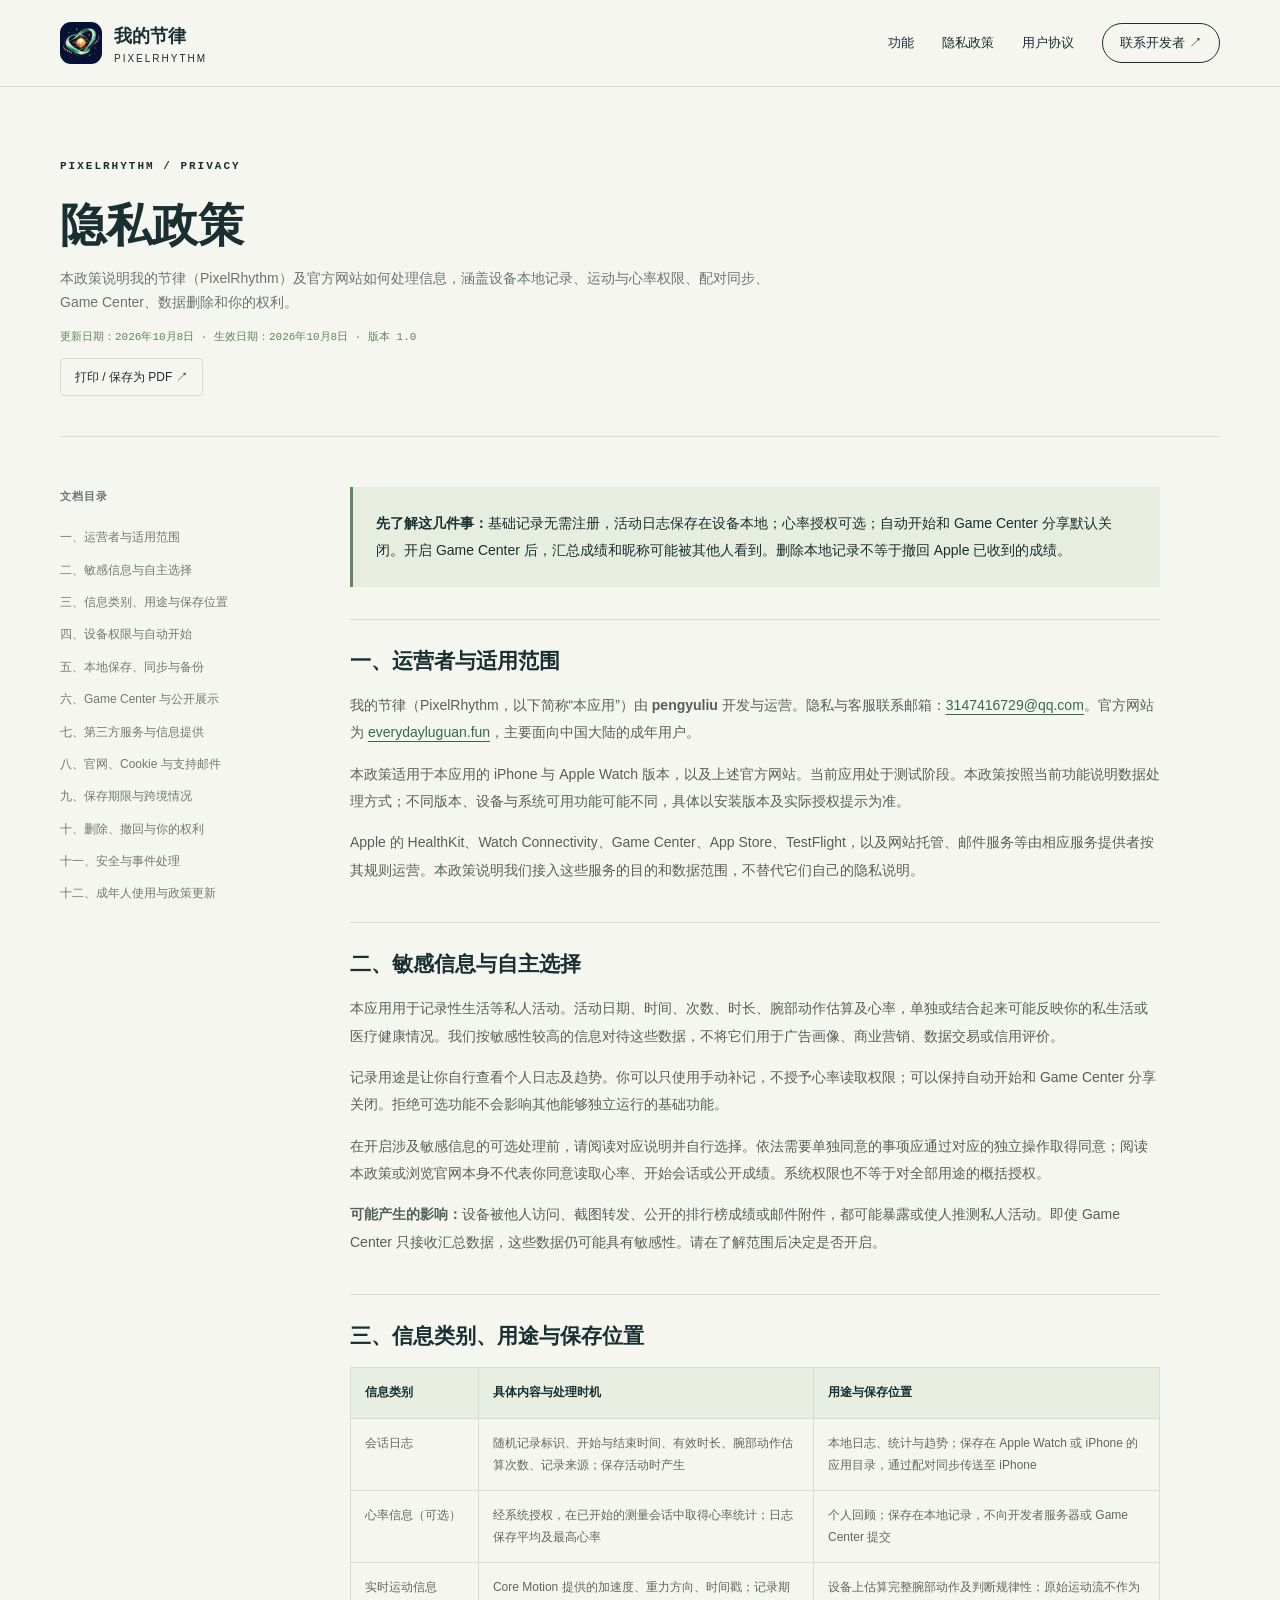
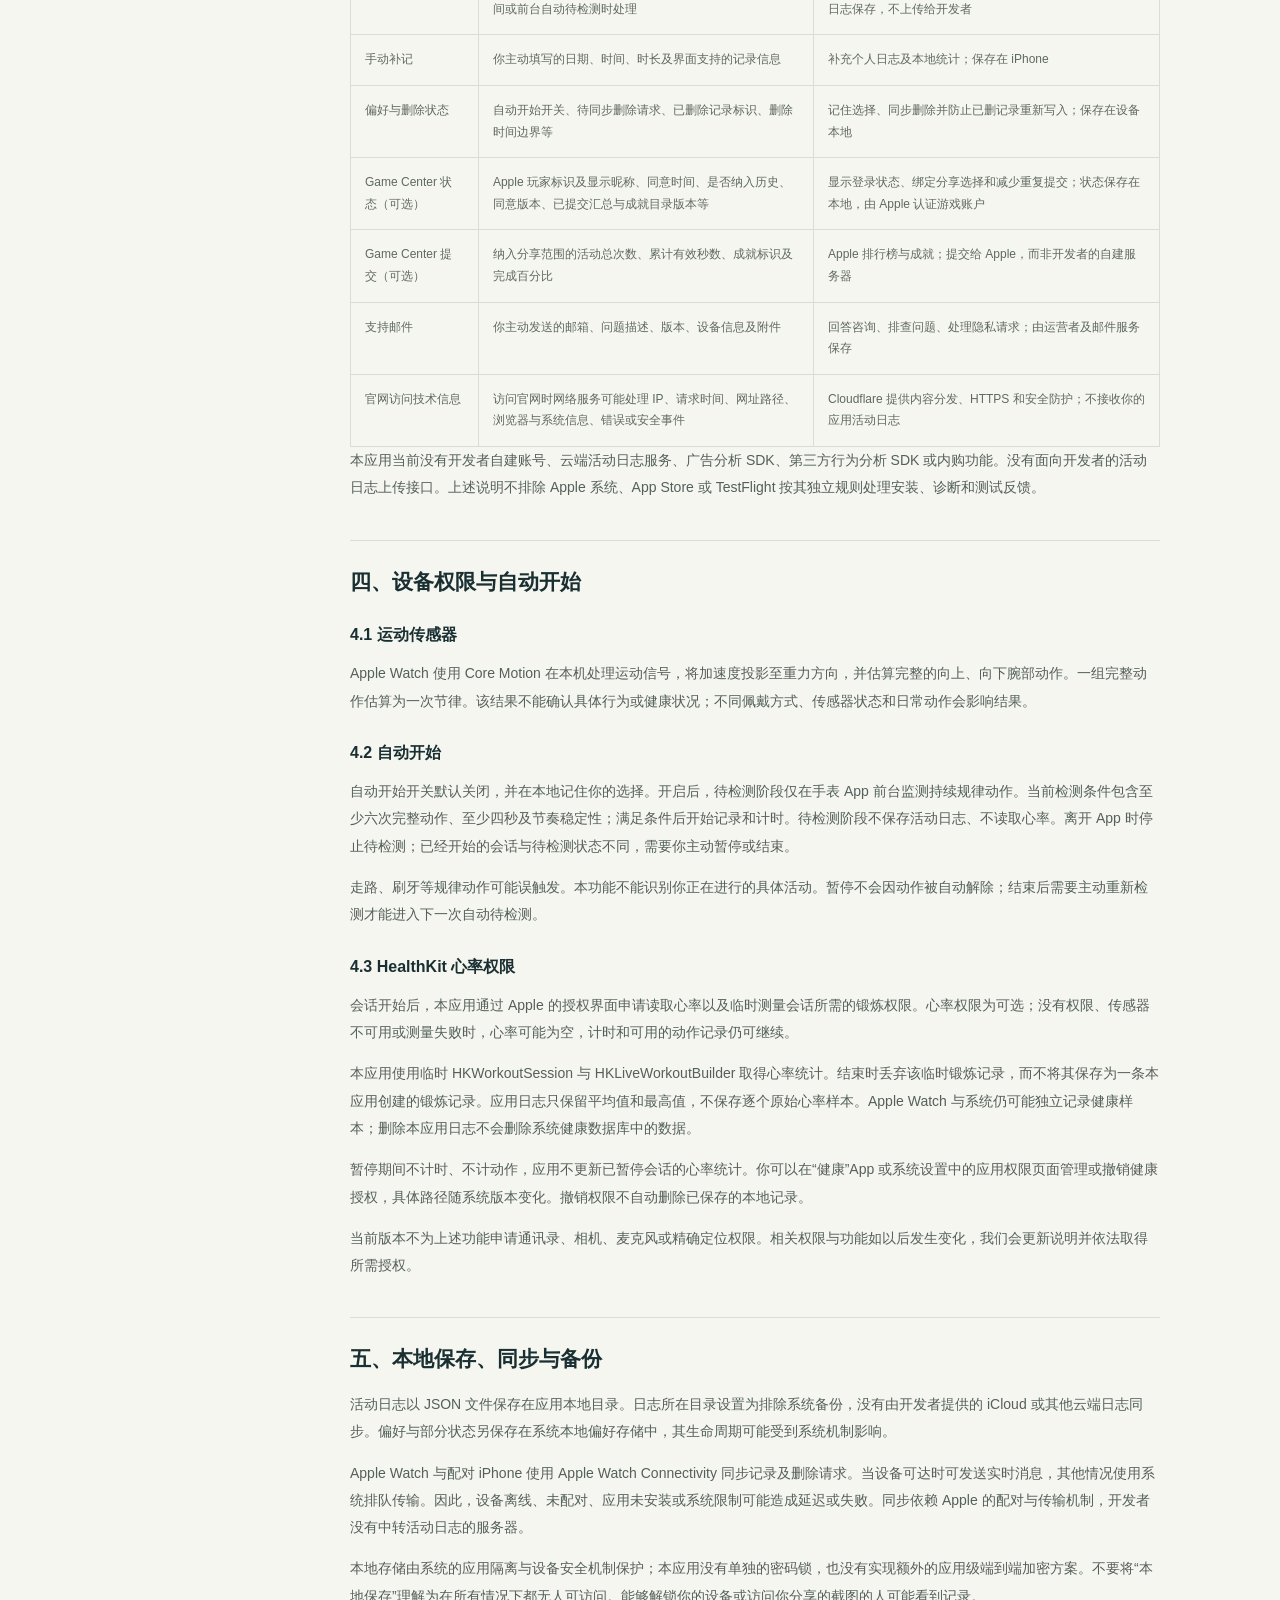
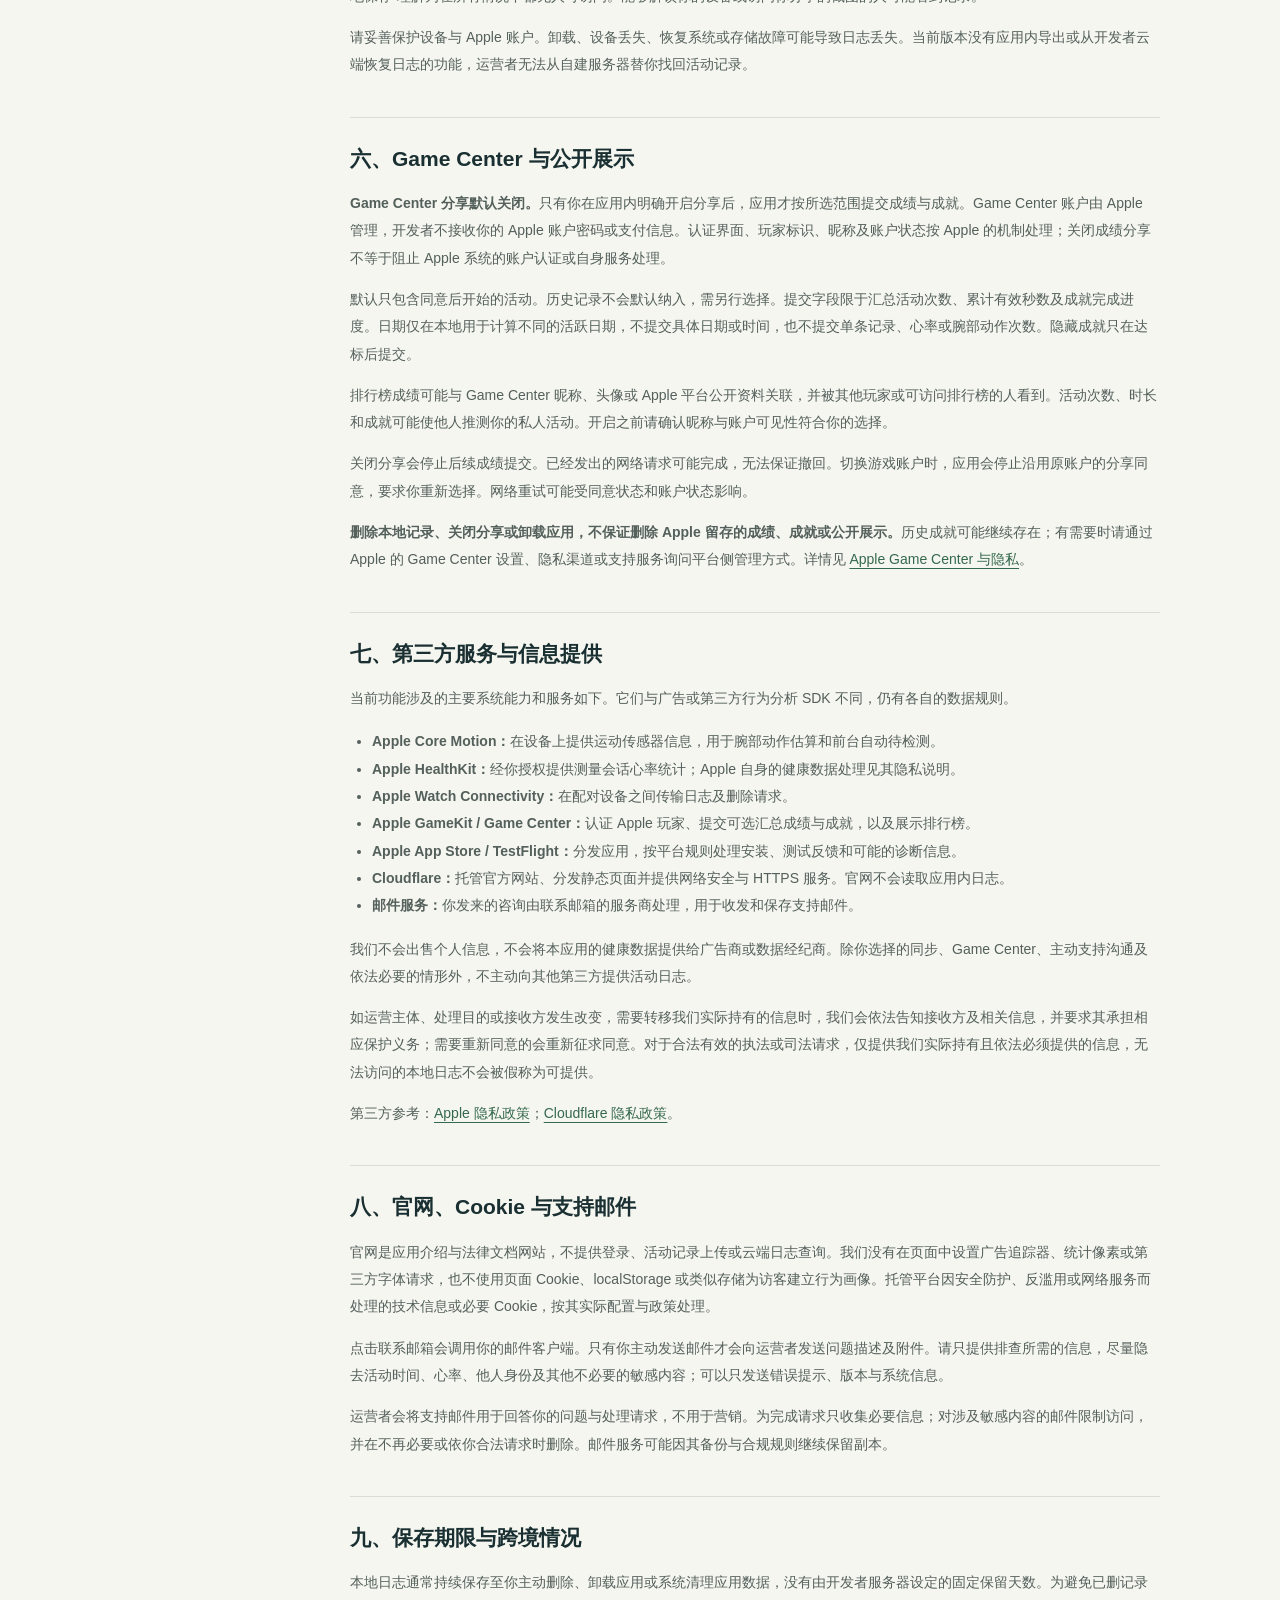
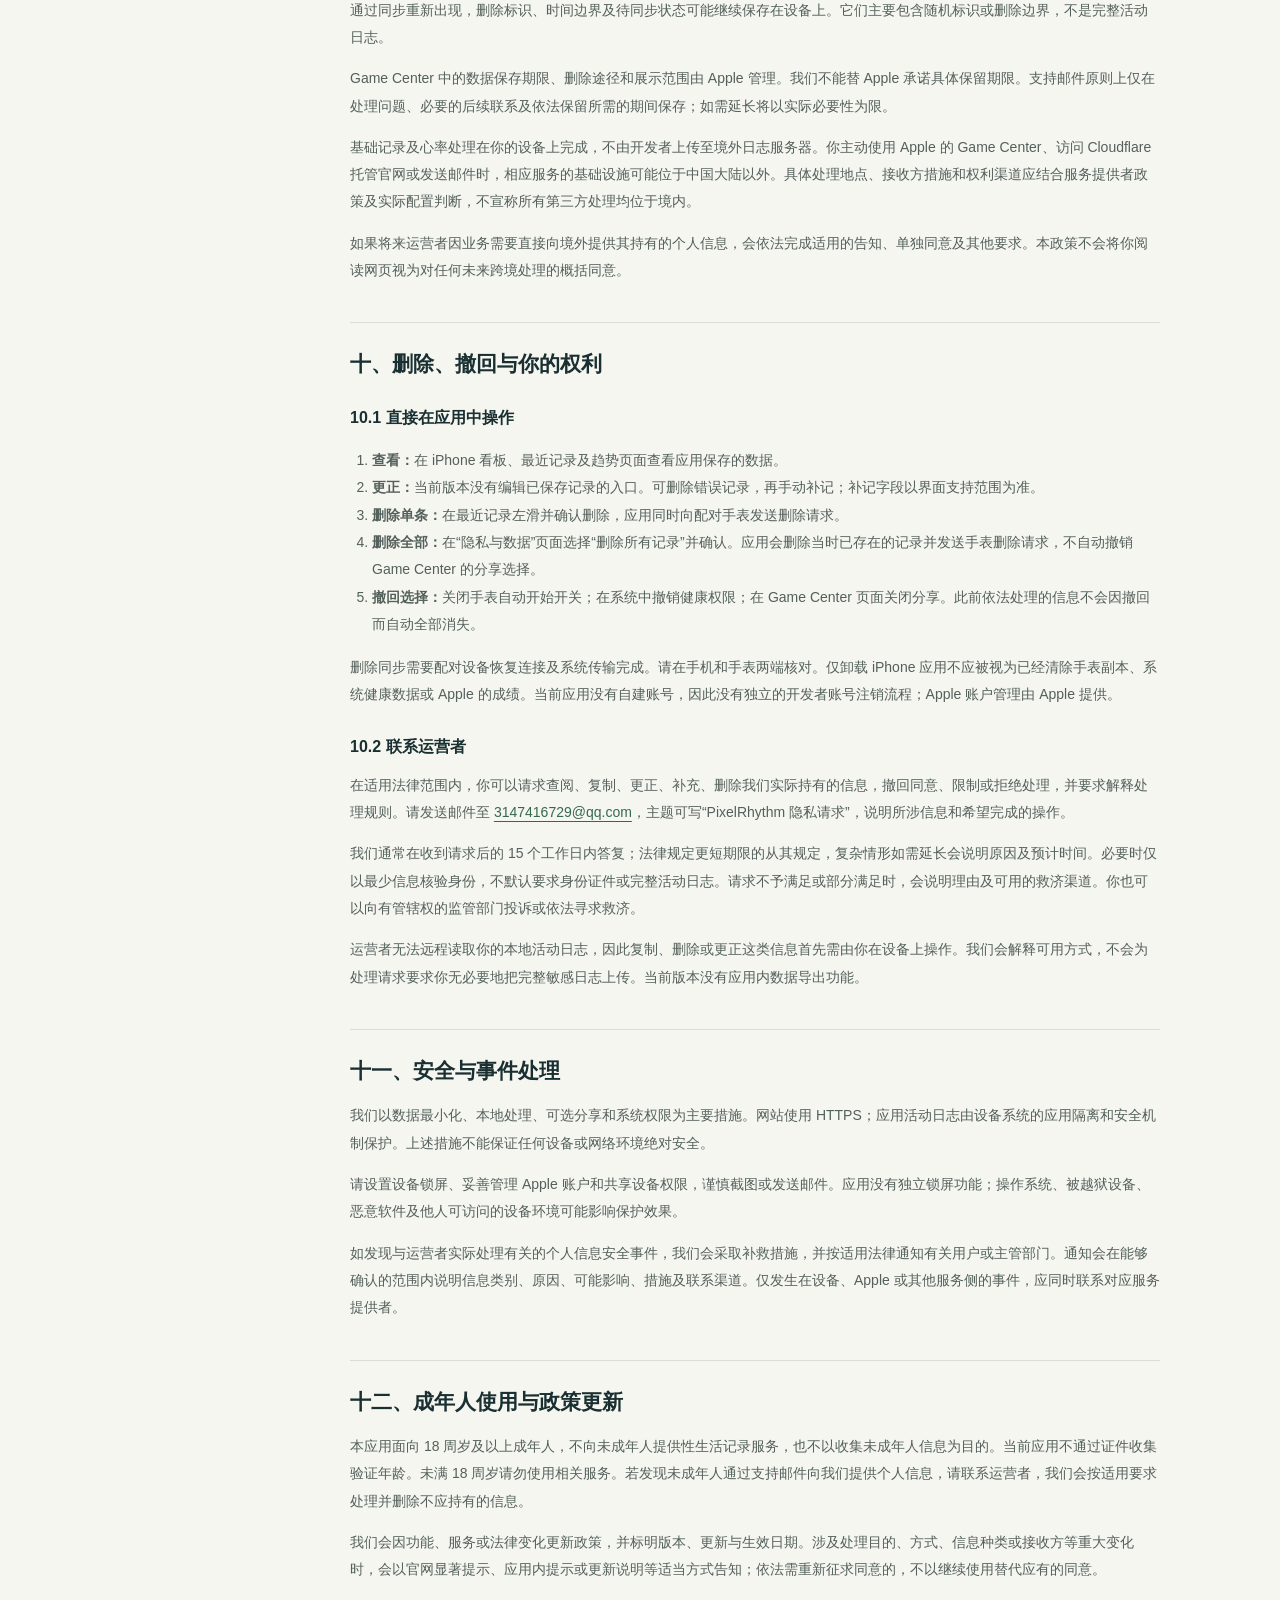
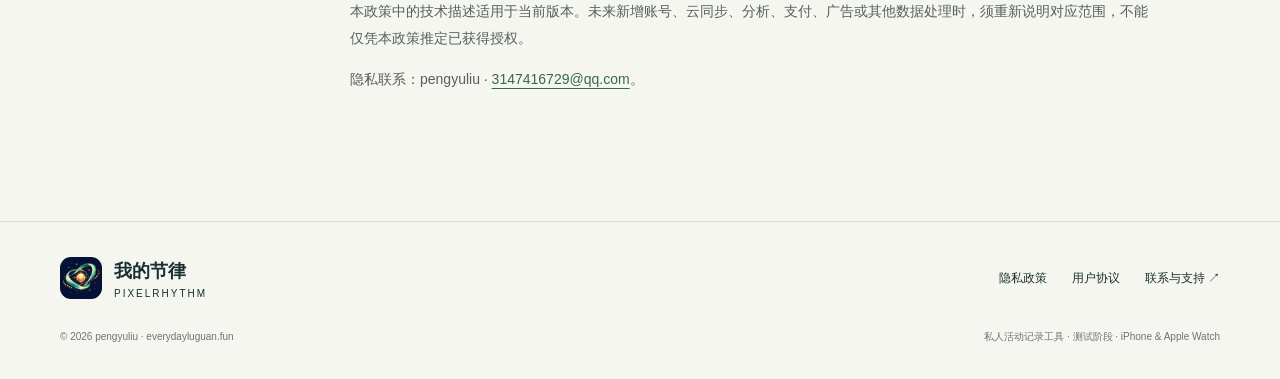
==== privacy.html @ f40a3ef7 "Publish PixelRhythm website and legal documents" ====
<!doctype html><html lang="zh-CN"><head><meta charset="utf-8"><meta name="viewport" content="width=device-width, initial-scale=1"><title>隐私政策 · 我的节律 PixelRhythm</title><meta name="description" content="本政策说明我的节律（PixelRhythm）及官方网站如何处理信息，涵盖设备本地记录、运动与心率权限、配对同步、Game Center、数据删除和你的权利。"><meta name="theme-color" content="#101e27"><link rel="canonical" href="https://everydayluguan.fun/privacy"><meta property="og:type" content="website"><meta property="og:title" content="隐私政策 · 我的节律"><meta property="og:description" content="本政策说明我的节律（PixelRhythm）及官方网站如何处理信息，涵盖设备本地记录、运动与心率权限、配对同步、Game Center、数据删除和你的权利。"><meta property="og:url" content="https://everydayluguan.fun/privacy"><link rel="icon" type="image/svg+xml" href="data:image/svg+xml,%3Csvg xmlns=%22http://www.w3.org/2000/svg%22 viewBox=%220 0 32 32%22%3E%3Crect width=%2232%22 height=%2232%22 rx=%227%22 fill=%22%23101e27%22/%3E%3Cpath d=%22M14 6h4v8h8v4h-8v8h-4v-8H6v-4h8z%22 fill=%22%23b7efcc%22/%3E%3C/svg%3E"><link rel="stylesheet" href="/styles.css"></head><body><a class="skip" href="#main">跳到主要内容</a><header class="header"><nav class="wrap nav" aria-label="主导航"><a class="brand" href="/"><img src="/app-icon.png" width="42" height="42" alt="我的节律图标"><span>我的节律<small>PIXELRHYTHM</small></span></a><div class="navlinks"><a class="desktop-link" href="/#features">功能</a><a href="/privacy">隐私政策</a><a href="/terms">用户协议</a><a class="contact" href="mailto:3147416729@qq.com">联系开发者 ↗</a></div></nav></header><main id="main"><div class="wrap"><div class="legal-hero"><div class="eyebrow">PIXELRHYTHM / PRIVACY</div><h1>隐私政策</h1><p>本政策说明我的节律（PixelRhythm）及官方网站如何处理信息，涵盖设备本地记录、运动与心率权限、配对同步、Game Center、数据删除和你的权利。</p><div class="legal-meta">更新日期：2026年10月8日 · 生效日期：2026年10月8日 · 版本 1.0</div><button class="print" type="button" id="print-document">打印 / 保存为 PDF ↗</button></div><div class="legal-layout"><aside class="toc" aria-label="文档目录"><strong>文档目录</strong><a href="#s1">一、运营者与适用范围</a><a href="#s2">二、敏感信息与自主选择</a><a href="#s3">三、信息类别、用途与保存位置</a><a href="#s4">四、设备权限与自动开始</a><a href="#s5">五、本地保存、同步与备份</a><a href="#s6">六、Game Center 与公开展示</a><a href="#s7">七、第三方服务与信息提供</a><a href="#s8">八、官网、Cookie 与支持邮件</a><a href="#s9">九、保存期限与跨境情况</a><a href="#s10">十、删除、撤回与你的权利</a><a href="#s11">十一、安全与事件处理</a><a href="#s12">十二、成年人使用与政策更新</a></aside><article class="legal-content"><div class="callout"><strong>先了解这几件事：</strong>基础记录无需注册，活动日志保存在设备本地；心率授权可选；自动开始和 Game Center 分享默认关闭。开启 Game Center 后，汇总成绩和昵称可能被其他人看到。删除本地记录不等于撤回 Apple 已收到的成绩。</div><section id="s1"><h2>一、运营者与适用范围</h2><p>我的节律（PixelRhythm，以下简称“本应用”）由 <strong>pengyuliu</strong> 开发与运营。隐私与客服联系邮箱：<a href="mailto:3147416729@qq.com">3147416729@qq.com</a>。官方网站为 <a href="https://everydayluguan.fun">everydayluguan.fun</a>，主要面向中国大陆的成年用户。</p><p>本政策适用于本应用的 iPhone 与 Apple Watch 版本，以及上述官方网站。当前应用处于测试阶段。本政策按照当前功能说明数据处理方式；不同版本、设备与系统可用功能可能不同，具体以安装版本及实际授权提示为准。</p><p>Apple 的 HealthKit、Watch Connectivity、Game Center、App Store、TestFlight，以及网站托管、邮件服务等由相应服务提供者按其规则运营。本政策说明我们接入这些服务的目的和数据范围，不替代它们自己的隐私说明。</p></section><section id="s2"><h2>二、敏感信息与自主选择</h2><p>本应用用于记录性生活等私人活动。活动日期、时间、次数、时长、腕部动作估算及心率，单独或结合起来可能反映你的私生活或医疗健康情况。我们按敏感性较高的信息对待这些数据，不将它们用于广告画像、商业营销、数据交易或信用评价。</p><p>记录用途是让你自行查看个人日志及趋势。你可以只使用手动补记，不授予心率读取权限；可以保持自动开始和 Game Center 分享关闭。拒绝可选功能不会影响其他能够独立运行的基础功能。</p><p>在开启涉及敏感信息的可选处理前，请阅读对应说明并自行选择。依法需要单独同意的事项应通过对应的独立操作取得同意；阅读本政策或浏览官网本身不代表你同意读取心率、开始会话或公开成绩。系统权限也不等于对全部用途的概括授权。</p><p><strong>可能产生的影响：</strong>设备被他人访问、截图转发、公开的排行榜成绩或邮件附件，都可能暴露或使人推测私人活动。即使 Game Center 只接收汇总数据，这些数据仍可能具有敏感性。请在了解范围后决定是否开启。</p></section><section id="s3"><h2>三、信息类别、用途与保存位置</h2><div class="table-scroll"><table><thead><tr><th>信息类别</th><th>具体内容与处理时机</th><th>用途与保存位置</th></tr></thead><tbody><tr><td>会话日志</td><td>随机记录标识、开始与结束时间、有效时长、腕部动作估算次数、记录来源；保存活动时产生</td><td>本地日志、统计与趋势；保存在 Apple Watch 或 iPhone 的应用目录，通过配对同步传送至 iPhone</td></tr><tr><td>心率信息（可选）</td><td>经系统授权，在已开始的测量会话中取得心率统计；日志保存平均及最高心率</td><td>个人回顾；保存在本地记录，不向开发者服务器或 Game Center 提交</td></tr><tr><td>实时运动信息</td><td>Core Motion 提供的加速度、重力方向、时间戳；记录期间或前台自动待检测时处理</td><td>设备上估算完整腕部动作及判断规律性；原始运动流不作为日志保存，不上传给开发者</td></tr><tr><td>手动补记</td><td>你主动填写的日期、时间、时长及界面支持的记录信息</td><td>补充个人日志及本地统计；保存在 iPhone</td></tr><tr><td>偏好与删除状态</td><td>自动开始开关、待同步删除请求、已删除记录标识、删除时间边界等</td><td>记住选择、同步删除并防止已删记录重新写入；保存在设备本地</td></tr><tr><td>Game Center 状态（可选）</td><td>Apple 玩家标识及显示昵称、同意时间、是否纳入历史、同意版本、已提交汇总与成就目录版本等</td><td>显示登录状态、绑定分享选择和减少重复提交；状态保存在本地，由 Apple 认证游戏账户</td></tr><tr><td>Game Center 提交（可选）</td><td>纳入分享范围的活动总次数、累计有效秒数、成就标识及完成百分比</td><td>Apple 排行榜与成就；提交给 Apple，而非开发者的自建服务器</td></tr><tr><td>支持邮件</td><td>你主动发送的邮箱、问题描述、版本、设备信息及附件</td><td>回答咨询、排查问题、处理隐私请求；由运营者及邮件服务保存</td></tr><tr><td>官网访问技术信息</td><td>访问官网时网络服务可能处理 IP、请求时间、网址路径、浏览器与系统信息、错误或安全事件</td><td>Cloudflare 提供内容分发、HTTPS 和安全防护；不接收你的应用活动日志</td></tr></tbody></table></div><p>本应用当前没有开发者自建账号、云端活动日志服务、广告分析 SDK、第三方行为分析 SDK 或内购功能。没有面向开发者的活动日志上传接口。上述说明不排除 Apple 系统、App Store 或 TestFlight 按其独立规则处理安装、诊断和测试反馈。</p></section><section id="s4"><h2>四、设备权限与自动开始</h2><h3>4.1 运动传感器</h3><p>Apple Watch 使用 Core Motion 在本机处理运动信号，将加速度投影至重力方向，并估算完整的向上、向下腕部动作。一组完整动作估算为一次节律。该结果不能确认具体行为或健康状况；不同佩戴方式、传感器状态和日常动作会影响结果。</p><h3>4.2 自动开始</h3><p>自动开始开关默认关闭，并在本地记住你的选择。开启后，待检测阶段仅在手表 App 前台监测持续规律动作。当前检测条件包含至少六次完整动作、至少四秒及节奏稳定性；满足条件后开始记录和计时。待检测阶段不保存活动日志、不读取心率。离开 App 时停止待检测；已经开始的会话与待检测状态不同，需要你主动暂停或结束。</p><p>走路、刷牙等规律动作可能误触发。本功能不能识别你正在进行的具体活动。暂停不会因动作被自动解除；结束后需要主动重新检测才能进入下一次自动待检测。</p><h3>4.3 HealthKit 心率权限</h3><p>会话开始后，本应用通过 Apple 的授权界面申请读取心率以及临时测量会话所需的锻炼权限。心率权限为可选；没有权限、传感器不可用或测量失败时，心率可能为空，计时和可用的动作记录仍可继续。</p><p>本应用使用临时 HKWorkoutSession 与 HKLiveWorkoutBuilder 取得心率统计。结束时丢弃该临时锻炼记录，而不将其保存为一条本应用创建的锻炼记录。应用日志只保留平均值和最高值，不保存逐个原始心率样本。Apple Watch 与系统仍可能独立记录健康样本；删除本应用日志不会删除系统健康数据库中的数据。</p><p>暂停期间不计时、不计动作，应用不更新已暂停会话的心率统计。你可以在“健康”App 或系统设置中的应用权限页面管理或撤销健康授权，具体路径随系统版本变化。撤销权限不自动删除已保存的本地记录。</p><p>当前版本不为上述功能申请通讯录、相机、麦克风或精确定位权限。相关权限与功能如以后发生变化，我们会更新说明并依法取得所需授权。</p></section><section id="s5"><h2>五、本地保存、同步与备份</h2><p>活动日志以 JSON 文件保存在应用本地目录。日志所在目录设置为排除系统备份，没有由开发者提供的 iCloud 或其他云端日志同步。偏好与部分状态另保存在系统本地偏好存储中，其生命周期可能受到系统机制影响。</p><p>Apple Watch 与配对 iPhone 使用 Apple Watch Connectivity 同步记录及删除请求。当设备可达时可发送实时消息，其他情况使用系统排队传输。因此，设备离线、未配对、应用未安装或系统限制可能造成延迟或失败。同步依赖 Apple 的配对与传输机制，开发者没有中转活动日志的服务器。</p><p>本地存储由系统的应用隔离与设备安全机制保护；本应用没有单独的密码锁，也没有实现额外的应用级端到端加密方案。不要将“本地保存”理解为在所有情况下都无人可访问。能够解锁你的设备或访问你分享的截图的人可能看到记录。</p><p>请妥善保护设备与 Apple 账户。卸载、设备丢失、恢复系统或存储故障可能导致日志丢失。当前版本没有应用内导出或从开发者云端恢复日志的功能，运营者无法从自建服务器替你找回活动记录。</p></section><section id="s6"><h2>六、Game Center 与公开展示</h2><p><strong>Game Center 分享默认关闭。</strong>只有你在应用内明确开启分享后，应用才按所选范围提交成绩与成就。Game Center 账户由 Apple 管理，开发者不接收你的 Apple 账户密码或支付信息。认证界面、玩家标识、昵称及账户状态按 Apple 的机制处理；关闭成绩分享不等于阻止 Apple 系统的账户认证或自身服务处理。</p><p>默认只包含同意后开始的活动。历史记录不会默认纳入，需另行选择。提交字段限于汇总活动次数、累计有效秒数及成就完成进度。日期仅在本地用于计算不同的活跃日期，不提交具体日期或时间，也不提交单条记录、心率或腕部动作次数。隐藏成就只在达标后提交。</p><p>排行榜成绩可能与 Game Center 昵称、头像或 Apple 平台公开资料关联，并被其他玩家或可访问排行榜的人看到。活动次数、时长和成就可能使他人推测你的私人活动。开启之前请确认昵称与账户可见性符合你的选择。</p><p>关闭分享会停止后续成绩提交。已经发出的网络请求可能完成，无法保证撤回。切换游戏账户时，应用会停止沿用原账户的分享同意，要求你重新选择。网络重试可能受同意状态和账户状态影响。</p><p><strong>删除本地记录、关闭分享或卸载应用，不保证删除 Apple 留存的成绩、成就或公开展示。</strong>历史成就可能继续存在；有需要时请通过 Apple 的 Game Center 设置、隐私渠道或支持服务询问平台侧管理方式。详情见 <a href="https://www.apple.com/legal/privacydata/en/game-center/" target="_blank" rel="noopener noreferrer">Apple Game Center 与隐私</a>。</p></section><section id="s7"><h2>七、第三方服务与信息提供</h2><p>当前功能涉及的主要系统能力和服务如下。它们与广告或第三方行为分析 SDK 不同，仍有各自的数据规则。</p><ul><li><strong>Apple Core Motion：</strong>在设备上提供运动传感器信息，用于腕部动作估算和前台自动待检测。</li><li><strong>Apple HealthKit：</strong>经你授权提供测量会话心率统计；Apple 自身的健康数据处理见其隐私说明。</li><li><strong>Apple Watch Connectivity：</strong>在配对设备之间传输日志及删除请求。</li><li><strong>Apple GameKit / Game Center：</strong>认证 Apple 玩家、提交可选汇总成绩与成就，以及展示排行榜。</li><li><strong>Apple App Store / TestFlight：</strong>分发应用，按平台规则处理安装、测试反馈和可能的诊断信息。</li><li><strong>Cloudflare：</strong>托管官方网站、分发静态页面并提供网络安全与 HTTPS 服务。官网不会读取应用内日志。</li><li><strong>邮件服务：</strong>你发来的咨询由联系邮箱的服务商处理，用于收发和保存支持邮件。</li></ul><p>我们不会出售个人信息，不会将本应用的健康数据提供给广告商或数据经纪商。除你选择的同步、Game Center、主动支持沟通及依法必要的情形外，不主动向其他第三方提供活动日志。</p><p>如运营主体、处理目的或接收方发生改变，需要转移我们实际持有的信息时，我们会依法告知接收方及相关信息，并要求其承担相应保护义务；需要重新同意的会重新征求同意。对于合法有效的执法或司法请求，仅提供我们实际持有且依法必须提供的信息，无法访问的本地日志不会被假称为可提供。</p><p>第三方参考：<a href="https://www.apple.com/legal/privacy" target="_blank" rel="noopener noreferrer">Apple 隐私政策</a>；<a href="https://www.cloudflare.com/privacypolicy/" target="_blank" rel="noopener noreferrer">Cloudflare 隐私政策</a>。</p></section><section id="s8"><h2>八、官网、Cookie 与支持邮件</h2><p>官网是应用介绍与法律文档网站，不提供登录、活动记录上传或云端日志查询。我们没有在页面中设置广告追踪器、统计像素或第三方字体请求，也不使用页面 Cookie、localStorage 或类似存储为访客建立行为画像。托管平台因安全防护、反滥用或网络服务而处理的技术信息或必要 Cookie，按其实际配置与政策处理。</p><p>点击联系邮箱会调用你的邮件客户端。只有你主动发送邮件才会向运营者发送问题描述及附件。请只提供排查所需的信息，尽量隐去活动时间、心率、他人身份及其他不必要的敏感内容；可以只发送错误提示、版本与系统信息。</p><p>运营者会将支持邮件用于回答你的问题与处理请求，不用于营销。为完成请求只收集必要信息；对涉及敏感内容的邮件限制访问，并在不再必要或依你合法请求时删除。邮件服务可能因其备份与合规规则继续保留副本。</p></section><section id="s9"><h2>九、保存期限与跨境情况</h2><p>本地日志通常持续保存至你主动删除、卸载应用或系统清理应用数据，没有由开发者服务器设定的固定保留天数。为避免已删记录通过同步重新出现，删除标识、时间边界及待同步状态可能继续保存在设备上。它们主要包含随机标识或删除边界，不是完整活动日志。</p><p>Game Center 中的数据保存期限、删除途径和展示范围由 Apple 管理。我们不能替 Apple 承诺具体保留期限。支持邮件原则上仅在处理问题、必要的后续联系及依法保留所需的期间保存；如需延长将以实际必要性为限。</p><p>基础记录及心率处理在你的设备上完成，不由开发者上传至境外日志服务器。你主动使用 Apple 的 Game Center、访问 Cloudflare 托管官网或发送邮件时，相应服务的基础设施可能位于中国大陆以外。具体处理地点、接收方措施和权利渠道应结合服务提供者政策及实际配置判断，不宣称所有第三方处理均位于境内。</p><p>如果将来运营者因业务需要直接向境外提供其持有的个人信息，会依法完成适用的告知、单独同意及其他要求。本政策不会将你阅读网页视为对任何未来跨境处理的概括同意。</p></section><section id="s10"><h2>十、删除、撤回与你的权利</h2><h3>10.1 直接在应用中操作</h3><ol><li><strong>查看：</strong>在 iPhone 看板、最近记录及趋势页面查看应用保存的数据。</li><li><strong>更正：</strong>当前版本没有编辑已保存记录的入口。可删除错误记录，再手动补记；补记字段以界面支持范围为准。</li><li><strong>删除单条：</strong>在最近记录左滑并确认删除，应用同时向配对手表发送删除请求。</li><li><strong>删除全部：</strong>在“隐私与数据”页面选择“删除所有记录”并确认。应用会删除当时已存在的记录并发送手表删除请求，不自动撤销 Game Center 的分享选择。</li><li><strong>撤回选择：</strong>关闭手表自动开始开关；在系统中撤销健康权限；在 Game Center 页面关闭分享。此前依法处理的信息不会因撤回而自动全部消失。</li></ol><p>删除同步需要配对设备恢复连接及系统传输完成。请在手机和手表两端核对。仅卸载 iPhone 应用不应被视为已经清除手表副本、系统健康数据或 Apple 的成绩。当前应用没有自建账号，因此没有独立的开发者账号注销流程；Apple 账户管理由 Apple 提供。</p><h3>10.2 联系运营者</h3><p>在适用法律范围内，你可以请求查阅、复制、更正、补充、删除我们实际持有的信息，撤回同意、限制或拒绝处理，并要求解释处理规则。请发送邮件至 <a href="mailto:3147416729@qq.com">3147416729@qq.com</a>，主题可写“PixelRhythm 隐私请求”，说明所涉信息和希望完成的操作。</p><p>我们通常在收到请求后的 15 个工作日内答复；法律规定更短期限的从其规定，复杂情形如需延长会说明原因及预计时间。必要时仅以最少信息核验身份，不默认要求身份证件或完整活动日志。请求不予满足或部分满足时，会说明理由及可用的救济渠道。你也可以向有管辖权的监管部门投诉或依法寻求救济。</p><p>运营者无法远程读取你的本地活动日志，因此复制、删除或更正这类信息首先需由你在设备上操作。我们会解释可用方式，不会为处理请求要求你无必要地把完整敏感日志上传。当前版本没有应用内数据导出功能。</p></section><section id="s11"><h2>十一、安全与事件处理</h2><p>我们以数据最小化、本地处理、可选分享和系统权限为主要措施。网站使用 HTTPS；应用活动日志由设备系统的应用隔离和安全机制保护。上述措施不能保证任何设备或网络环境绝对安全。</p><p>请设置设备锁屏、妥善管理 Apple 账户和共享设备权限，谨慎截图或发送邮件。应用没有独立锁屏功能；操作系统、被越狱设备、恶意软件及他人可访问的设备环境可能影响保护效果。</p><p>如发现与运营者实际处理有关的个人信息安全事件，我们会采取补救措施，并按适用法律通知有关用户或主管部门。通知会在能够确认的范围内说明信息类别、原因、可能影响、措施及联系渠道。仅发生在设备、Apple 或其他服务侧的事件，应同时联系对应服务提供者。</p></section><section id="s12"><h2>十二、成年人使用与政策更新</h2><p>本应用面向 18 周岁及以上成年人，不向未成年人提供性生活记录服务，也不以收集未成年人信息为目的。当前应用不通过证件收集验证年龄。未满 18 周岁请勿使用相关服务。若发现未成年人通过支持邮件向我们提供个人信息，请联系运营者，我们会按适用要求处理并删除不应持有的信息。</p><p>我们会因功能、服务或法律变化更新政策，并标明版本、更新与生效日期。涉及处理目的、方式、信息种类或接收方等重大变化时，会以官网显著提示、应用内提示或更新说明等适当方式告知；依法需重新征求同意的，不以继续使用替代应有的同意。</p><p>本政策中的技术描述适用于当前版本。未来新增账号、云同步、分析、支付、广告或其他数据处理时，须重新说明对应范围，不能仅凭本政策推定已获得授权。</p><p>隐私联系：pengyuliu · <a href="mailto:3147416729@qq.com">3147416729@qq.com</a>。</p></section></article></div></div></main><footer class="footer"><div class="wrap"><div class="footer-top"><a class="brand" href="/"><img src="/app-icon.png" alt="" width="42" height="42"><span>我的节律<small>PIXELRHYTHM</small></span></a><div class="footer-links"><a href="/privacy">隐私政策</a><a href="/terms">用户协议</a><a href="mailto:3147416729@qq.com">联系与支持 ↗</a></div></div><div class="footer-bottom"><span>© 2026 pengyuliu · everydayluguan.fun</span><span>私人活动记录工具 · 测试阶段 · iPhone & Apple Watch</span></div></div></footer><script src="/legal.js" defer></script></body></html>
---- styles.css ----
@charset "UTF-8";
:root{--bg:#f6f6f0;--ink:#192f31;--muted:#687674;--line:#d8ded5;--mint:#b7efcc;--green:#234c3d;--night:#101e27;--gold:#e9c980}*{box-sizing:border-box}html{scroll-behavior:smooth;scroll-padding-top:100px}body{margin:0;background:var(--bg);color:var(--ink);font-family:-apple-system,BlinkMacSystemFont,"PingFang SC","Microsoft YaHei",sans-serif;line-height:1.7}a{color:inherit;text-decoration:none}button{font:inherit}a:focus-visible,summary:focus-visible,button:focus-visible{outline:3px solid #41946c;outline-offset:6px}img{max-width:100%;display:block}p,h1,h2,h3{margin-top:0}.wrap{width:min(1160px,calc(100% - 64px));margin:auto}.skip{position:absolute;top:-100px;background:var(--mint);padding:10px;z-index:99}.skip:focus{top:8px}.header{position:sticky;top:0;background:rgba(246,246,240,.96);backdrop-filter:blur(15px);z-index:10;border-bottom:1px solid var(--line)}.nav{height:86px;display:flex;align-items:center;justify-content:space-between;gap:24px}.brand{display:flex;align-items:center;gap:12px;white-space:nowrap;font-size:18px;font-weight:700}.brand img{width:42px;height:42px;border-radius:11px}.brand small{font-size:10px;display:block;font-weight:500;letter-spacing:2px;line-height:1.3}.navlinks{display:flex;gap:28px;align-items:center;font-size:13px}.navlinks a:hover{color:#377a5d}.navlinks .contact{border:1px solid var(--ink);border-radius:25px;padding:8px 17px}.eyebrow{font-family:ui-monospace,SFMono-Regular,monospace;font-size:11px;letter-spacing:2px;text-transform:uppercase;font-weight:600;display:flex;align-items:center;gap:10px}.dot{width:7px;height:7px;display:inline-block;background:#548664}.hero{display:grid;grid-template-columns:1.05fr 1fr;align-items:center;gap:70px;min-height:700px;padding-top:60px;padding-bottom:80px}.hero h1{font-size:clamp(44px,5vw,66px);line-height:1.23;letter-spacing:-2px;font-weight:650;margin:28px 0}.hero h1 em{font-style:normal;color:#467859}.hero .lead{font-size:16px;color:var(--muted);max-width:420px;line-height:1.9}.actions{display:flex;gap:12px;align-items:center;flex-wrap:wrap;margin:30px 0 18px}.btn{display:inline-flex;align-items:center;justify-content:center;gap:24px;padding:13px 23px;border-radius:4px;background:var(--ink);color:white;font-size:13px;font-weight:600;border:1px solid var(--ink);transition:transform .2s}.btn:hover{transform:translateY(-2px)}.btn.secondary{background:transparent;color:var(--ink)}.status{font-size:11px;color:var(--muted);letter-spacing:.4px}.hero-art{position:relative;background:var(--night);border-radius:8px;min-height:540px;display:flex;justify-content:center;align-items:center;overflow:hidden;isolation:isolate}.hero-art:before{content:"";position:absolute;inset:0;background-image:radial-gradient(#95bba5 1px,transparent 1px);background-size:31px 31px;opacity:.16}.orbit{position:absolute;width:390px;height:390px;border:1px solid #436452;border-radius:50%;transform:rotate(-35deg) scaleY(.7)}.orbit:after{content:"";position:absolute;top:36px;left:65px;background:var(--gold);width:9px;height:9px;box-shadow:0 0 24px #e9c980}.art-label{position:absolute;top:24px;left:24px;color:#94ad9c;font:10px ui-monospace,monospace;letter-spacing:2px}.art-foot{position:absolute;bottom:23px;left:24px;right:24px;display:flex;justify-content:space-between;color:#94ad9c;font:9px ui-monospace,monospace;letter-spacing:1px}.phone{position:relative;width:237px;background:#f6f6ec;border:7px solid #273b40;border-radius:37px;box-shadow:0 30px 50px #0007;transform:rotate(-5deg);padding:35px 17px 20px;z-index:1}.phone:before{content:"";position:absolute;top:9px;left:50%;transform:translateX(-50%);height:15px;width:72px;background:#273b40;border-radius:15px}.phone-label{font-size:11px;font-weight:700;color:#648575}.phone h3{font-size:21px;margin:10px 0 20px}.phone .metrics{display:flex;justify-content:space-between}.metrics strong{display:block;font:26px ui-monospace,monospace;color:#314d3c}.metrics small{font-size:9px;color:#7d8b7a}.mini-title{font-size:10px;margin:22px 0 8px}.chart{display:flex;gap:9px;height:68px;align-items:flex-end;border-bottom:1px solid #d1d8c9;padding:0 5px}.chart i{flex:1;background:#8aaa7b;border-radius:3px 3px 0 0}.week{display:flex;justify-content:space-around;font-size:8px;color:#788574;margin:6px 0 18px}.mock-record{border-top:1px solid #d8ded0;font-size:9px;padding:10px 0;display:flex;justify-content:space-between;gap:6px}.mock-record b{font-weight:600}.watch{position:absolute;right:20px;bottom:93px;z-index:2;background:#070d11;border:5px solid #70827b;border-radius:29px;width:137px;padding:15px 10px;color:#c7e2b9;transform:rotate(9deg);box-shadow:0 15px 35px #0007;font-size:10px}.watch:before{content:"";position:absolute;right:-10px;top:34px;width:7px;height:23px;border-radius:4px;background:#9ea99f}.watch time{display:block;font:29px ui-monospace,monospace;margin:7px 0}.watch span{font-size:8px;color:#859f8d}.watch .watch-button{background:#344d3c;text-align:center;padding:6px;border-radius:12px;margin-top:9px}.ribbon{border-top:1px solid var(--line);border-bottom:1px solid var(--line);display:grid;grid-template-columns:repeat(4,1fr);padding:25px 0;font-size:12px}.ribbon span{border-right:1px solid var(--line);padding-left:25px}.ribbon span:first-child{padding-left:0}.ribbon span:last-child{border:0}.ribbon b{margin-right:8px;font-size:15px}.section{padding:100px 0}.section-head{display:flex;justify-content:space-between;align-items:flex-end;gap:30px;margin-bottom:44px}.section h2{font-size:35px;line-height:1.4;font-weight:600;letter-spacing:-1px;margin:15px 0 0}.section-head>p{max-width:360px;font-size:14px;color:var(--muted);margin:0}.features{display:grid;grid-template-columns:repeat(3,1fr);gap:30px}.feature{border-top:1px solid var(--line);padding-top:22px}.feature .number{color:#659575;font:11px ui-monospace,monospace}.feature h3{font-size:20px;margin:18px 0 12px}.feature p{font-size:14px;line-height:1.9;color:var(--muted)}.feature ul{padding-left:18px;font-size:12px;color:var(--muted);line-height:1.9}.badge-section{background:var(--night);color:#e8f0e3;padding:80px 0}.badge-section .eyebrow{color:#a6c1ac}.badge-section h2{font-size:35px;font-weight:500;line-height:1.4;margin:18px 0}.badge-layout{display:grid;grid-template-columns:1fr 1fr;gap:80px;align-items:center}.badge-layout p{color:#a6b7ad;font-size:14px}.badge-grid{display:grid;grid-template-columns:repeat(4,1fr);gap:14px}.badge-grid figure{margin:0;text-align:center}.badge-grid img{border-radius:50%;width:100%;aspect-ratio:1;object-fit:cover;border:1px solid #345342}.badge-grid figcaption{font-size:10px;color:#a9bfaf;margin-top:12px}.small-note{border-top:1px solid #32433e;padding-top:20px;margin-top:28px;font-size:11px!important}.privacy-grid{display:grid;grid-template-columns:.85fr 1.15fr;gap:85px}.privacy-grid p{font-size:14px;color:var(--muted)}.flow{border:1px solid var(--line);border-radius:6px;padding:30px;display:flex;align-items:center;justify-content:space-between;gap:15px;background:#eef1e7}.flow strong{font-size:15px;display:block}.flow small{font-size:11px;color:var(--muted)}.flow .arrow{font-size:24px;color:#698573}.privacy-points{margin-top:25px;display:grid;grid-template-columns:1fr 1fr;gap:20px}.privacy-points h3{font-size:14px;margin-bottom:5px}.privacy-points p{font-size:12px}.faq{max-width:830px;margin:40px auto 0}details{border-bottom:1px solid var(--line);padding:21px 0}summary{font-size:16px;cursor:pointer;list-style:none;display:flex;justify-content:space-between;gap:20px}summary::-webkit-details-marker{display:none}summary:after{content:"+";color:#54725b;font-size:20px}details[open] summary:after{content:"−"}details p{font-size:14px;color:var(--muted);padding:16px 35px 0 0;margin:0}.center{text-align:center}.closing{background:#e8eede;border-radius:8px;padding:50px;margin-bottom:75px;display:flex;align-items:center;justify-content:space-between;gap:30px}.closing h2{font-size:27px;font-weight:600;margin-bottom:12px}.closing p{font-size:13px;color:var(--muted);margin:0}.footer{border-top:1px solid var(--line);padding:34px 0}.footer-top{display:flex;justify-content:space-between;align-items:center;gap:25px}.footer-links{display:flex;gap:25px;font-size:12px}.footer-bottom{font-size:10px;color:var(--muted);display:flex;justify-content:space-between;margin-top:28px;gap:20px}.legal-hero{padding:70px 0 40px;border-bottom:1px solid var(--line)}.legal-hero h1{font-size:46px;margin:20px 0 12px;line-height:1.3}.legal-hero p{color:var(--muted);font-size:14px;max-width:720px}.legal-meta{font:11px ui-monospace,monospace;color:#608466}.legal-layout{display:grid;grid-template-columns:220px minmax(0,1fr);gap:70px;padding:50px 0 90px;align-items:start}.toc{position:sticky;top:116px;max-height:calc(100vh - 150px);overflow:auto;font-size:12px}.toc strong{font-size:11px;letter-spacing:1px;display:block;margin-bottom:15px;color:var(--muted)}.toc a{display:block;padding:6px 0;color:#6d7a70}.toc a:hover{color:#264b37}.legal-content{max-width:810px}.legal-content section{margin-bottom:38px}.legal-content h2{font-size:21px;font-weight:600;line-height:1.5;border-top:1px solid var(--line);padding-top:25px;margin:0 0 16px}.legal-content h3{font-size:16px;margin:24px 0 12px}.legal-content p,.legal-content li{font-size:14px;line-height:1.95;color:#54605b}.legal-content ul,.legal-content ol{padding-left:22px}.callout{background:#e7eedf;padding:23px;border-left:3px solid #628569;font-size:14px;line-height:1.9;margin-bottom:32px}.table-scroll{overflow:auto}table{border-collapse:collapse;width:100%;font-size:12px;line-height:1.8;min-width:590px}th,td{padding:14px;border:1px solid var(--line);text-align:left;vertical-align:top}th{background:#e9eee3;font-weight:600}td{color:#5e6960}.legal-content a{color:#35694e;text-decoration:underline;text-underline-offset:4px}.print{background:none;border:1px solid var(--line);padding:8px 14px;color:var(--ink);border-radius:4px;cursor:pointer;font-size:12px;margin-top:14px}.empty-page{min-height:60vh;padding:80px 0}.empty-page h1{font-size:50px}@media(max-width:960px){.hero{gap:32px}.hero-art{min-height:500px}.watch{right:8px}.hero h1{font-size:49px}.badge-layout{gap:35px}.privacy-grid{gap:40px}.legal-layout{gap:35px;grid-template-columns:180px 1fr}.navlinks{gap:16px}}@media(max-width:720px){.wrap{width:calc(100% - 36px)}.nav{height:74px;gap:10px}.brand{font-size:15px;gap:9px}.brand img{width:34px;height:34px}.brand small{font-size:8px}.navlinks{gap:14px;font-size:11px}.navlinks .desktop-link,.navlinks .contact{display:none}.hero{grid-template-columns:1fr;padding:45px 0 40px;gap:28px;min-height:0}.hero h1{font-size:47px;line-height:1.25;margin:22px 0}.hero .lead{font-size:14px}.hero-art{min-height:460px}.phone{transform:rotate(-5deg) translateX(-15px)}.watch{right:24px;bottom:77px}.ribbon{grid-template-columns:1fr 1fr;row-gap:17px;font-size:11px;padding:22px 0}.ribbon span{padding-left:12px}.ribbon span:nth-child(3){padding-left:0}.ribbon span:nth-child(2){border:0}.section{padding:62px 0}.section h2,.badge-section h2{font-size:28px}.section-head{display:block;margin-bottom:28px}.section-head>p{margin-top:16px}.features{grid-template-columns:1fr;gap:20px}.feature h3{margin:10px 0}.feature p{margin-bottom:12px}.badge-layout,.privacy-grid{grid-template-columns:1fr;gap:25px}.badge-section{padding:55px 0}.badge-grid{gap:9px}.badge-grid figcaption{font-size:9px}.flow{padding:22px}.privacy-points{gap:16px}.closing{padding:30px;display:block;margin-bottom:45px}.closing .btn{margin-top:22px}.footer-top,.footer-bottom{display:block}.footer-links{margin-top:25px;gap:20px}.footer-bottom span{display:block;margin-top:8px}.legal-hero{padding:40px 0 28px}.legal-hero h1{font-size:36px}.legal-layout{display:block;padding-top:25px}.toc{position:static;max-height:none;border-bottom:1px solid var(--line);padding-bottom:22px;margin-bottom:32px;columns:2}.toc strong{column-span:all}.toc a{font-size:11px;break-inside:avoid}.legal-content h2{font-size:20px}.legal-content p,.legal-content li{font-size:14px}.callout{padding:18px}.privacy-points{grid-template-columns:1fr}}@media(prefers-reduced-motion:reduce){html{scroll-behavior:auto}.btn{transition:none}}@media print{.header,.footer,.toc,.print{display:none}body{background:white;color:black}.wrap{width:100%}.legal-layout{display:block;padding:20px 0}.legal-hero{padding:10px 0}.legal-content{max-width:none}.legal-content section{break-inside:auto}a{color:black!important}.legal-content a:after{content:" (" attr(href) ")";font-size:10px}.callout{background:#f4f4f4}.table-scroll{overflow:visible}table{min-width:0}}
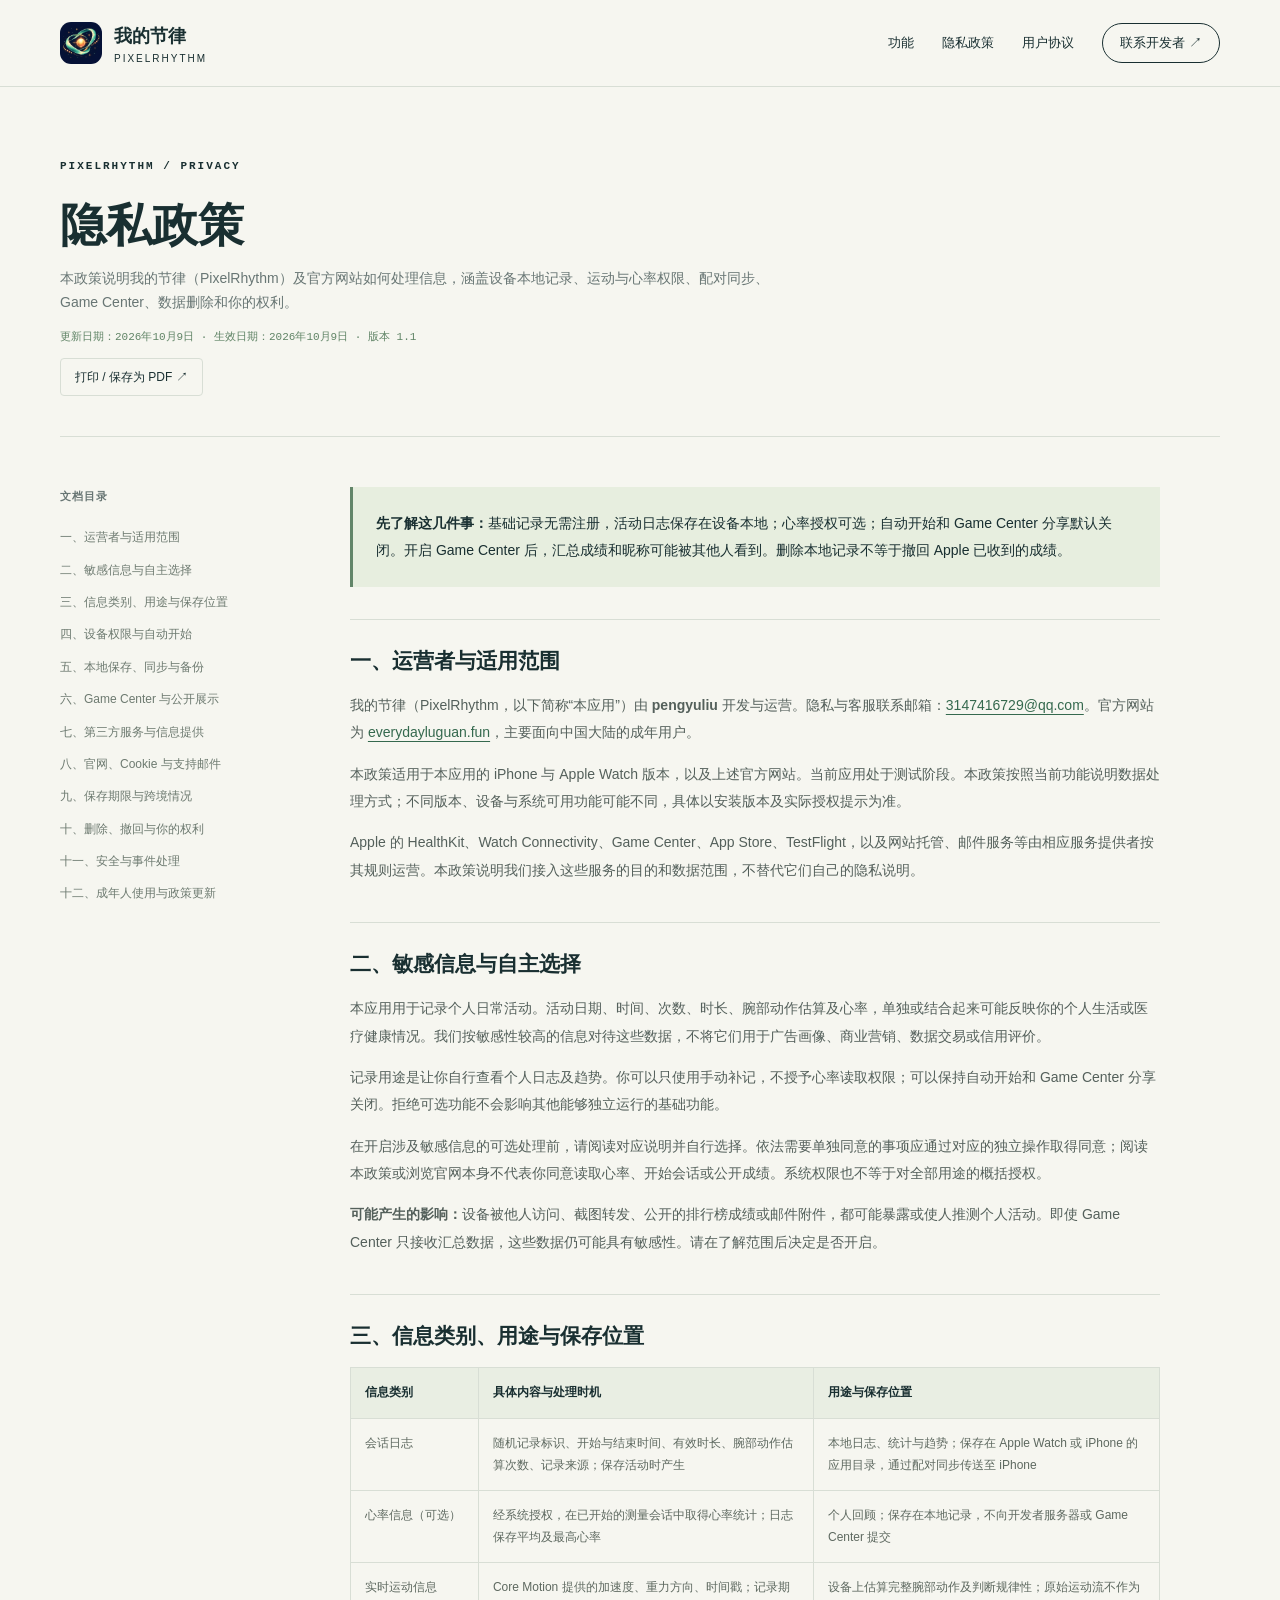
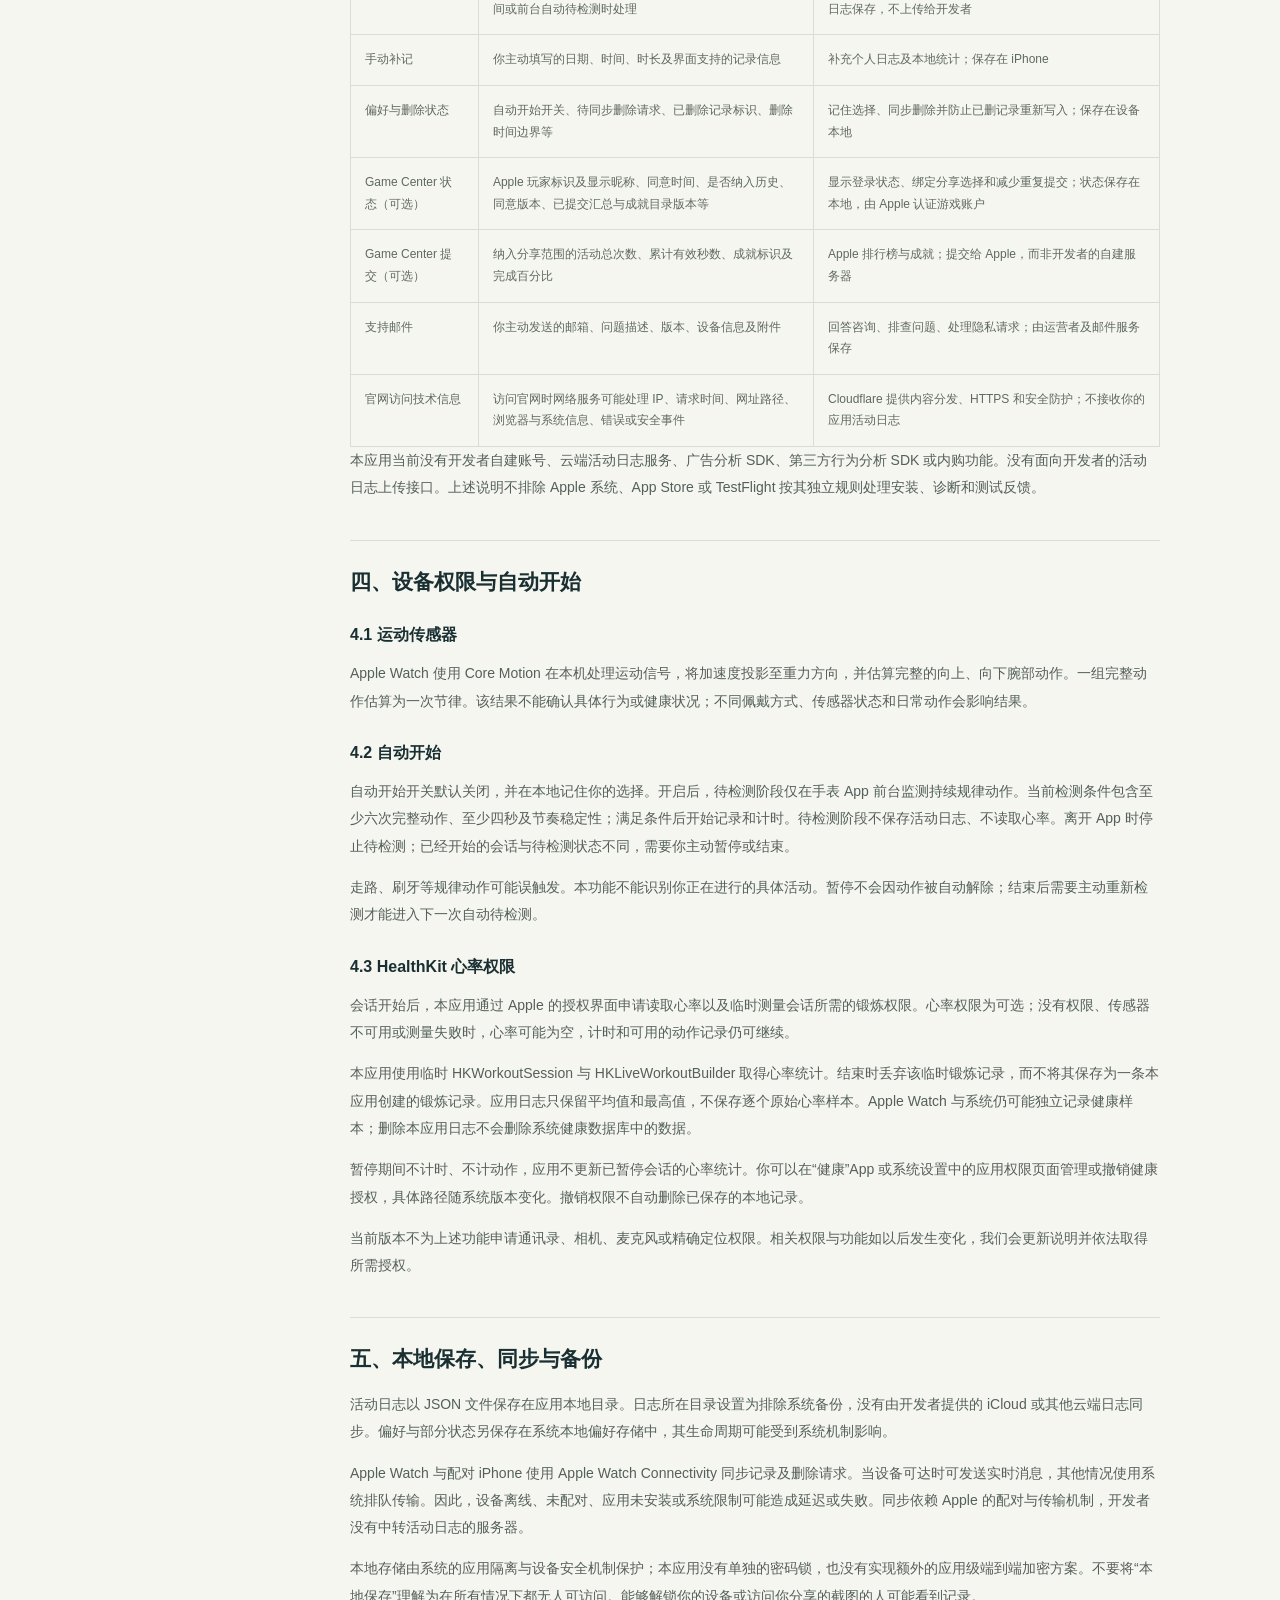
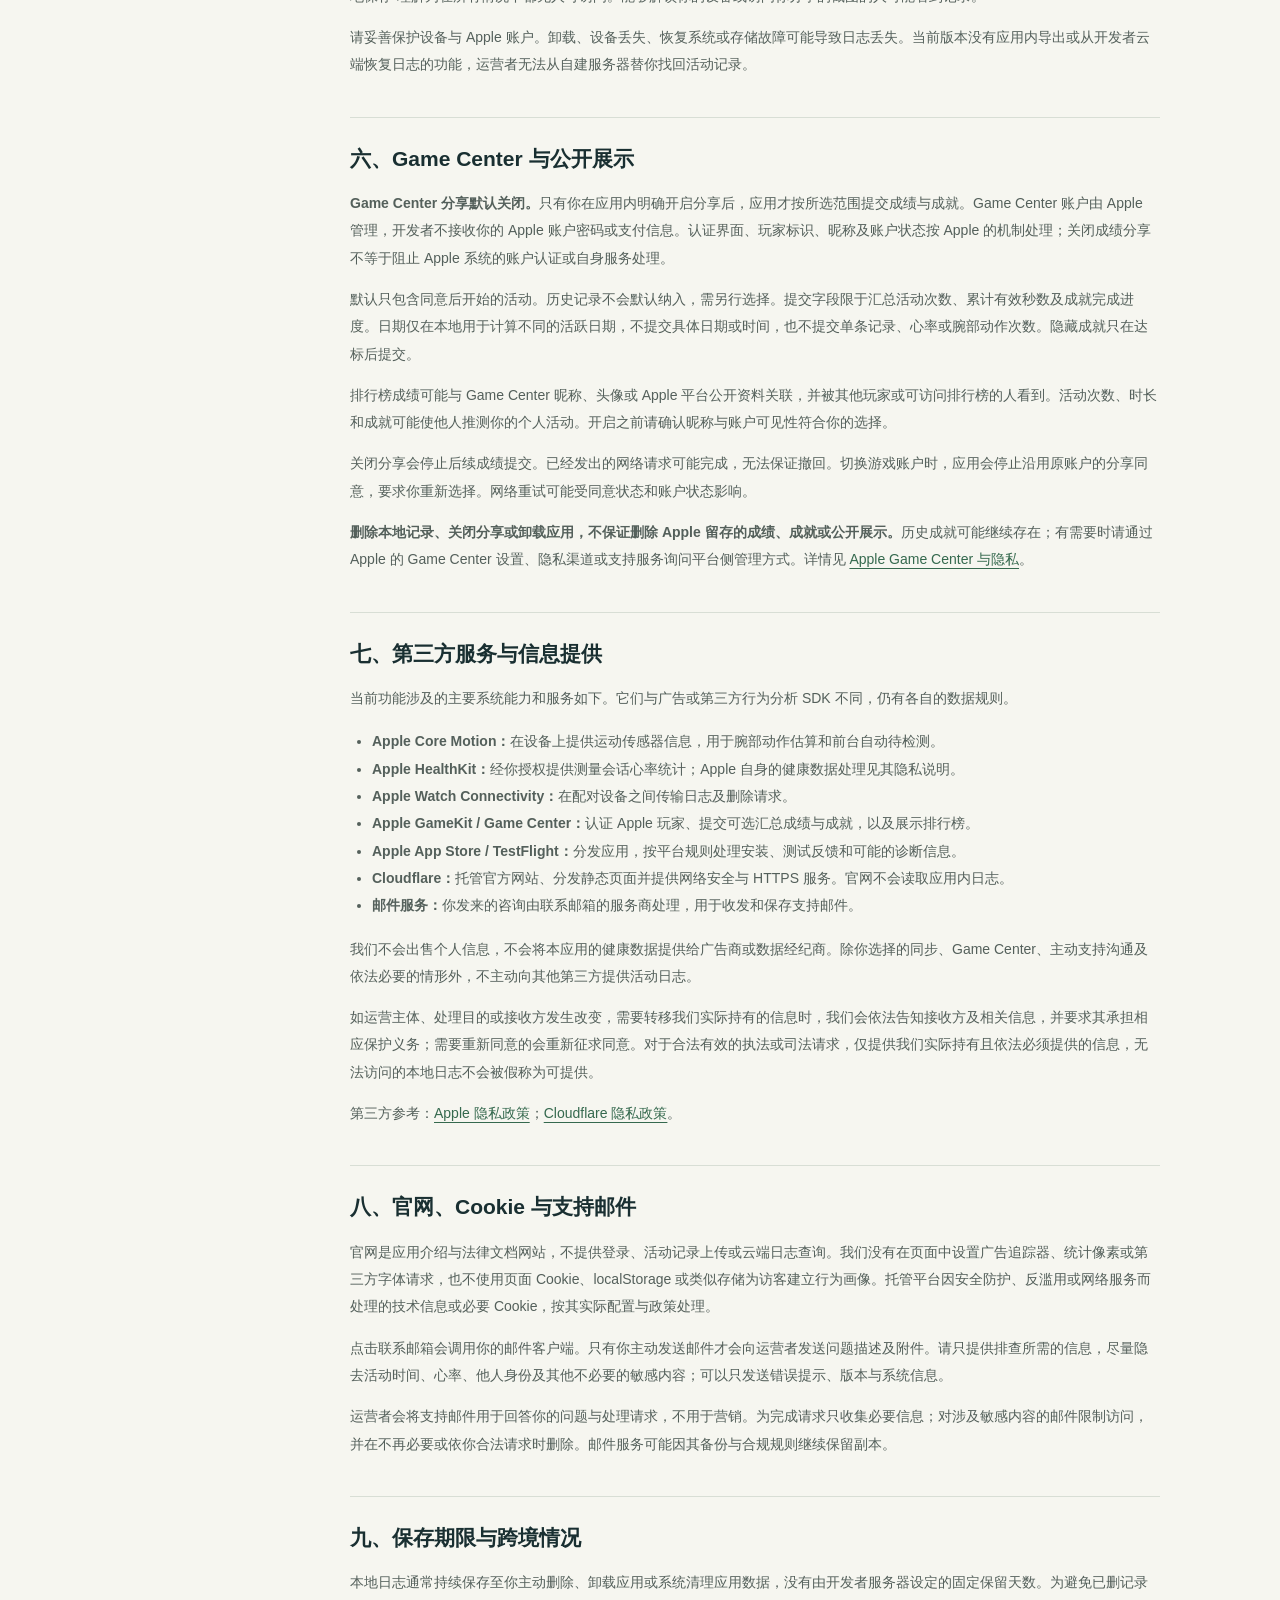
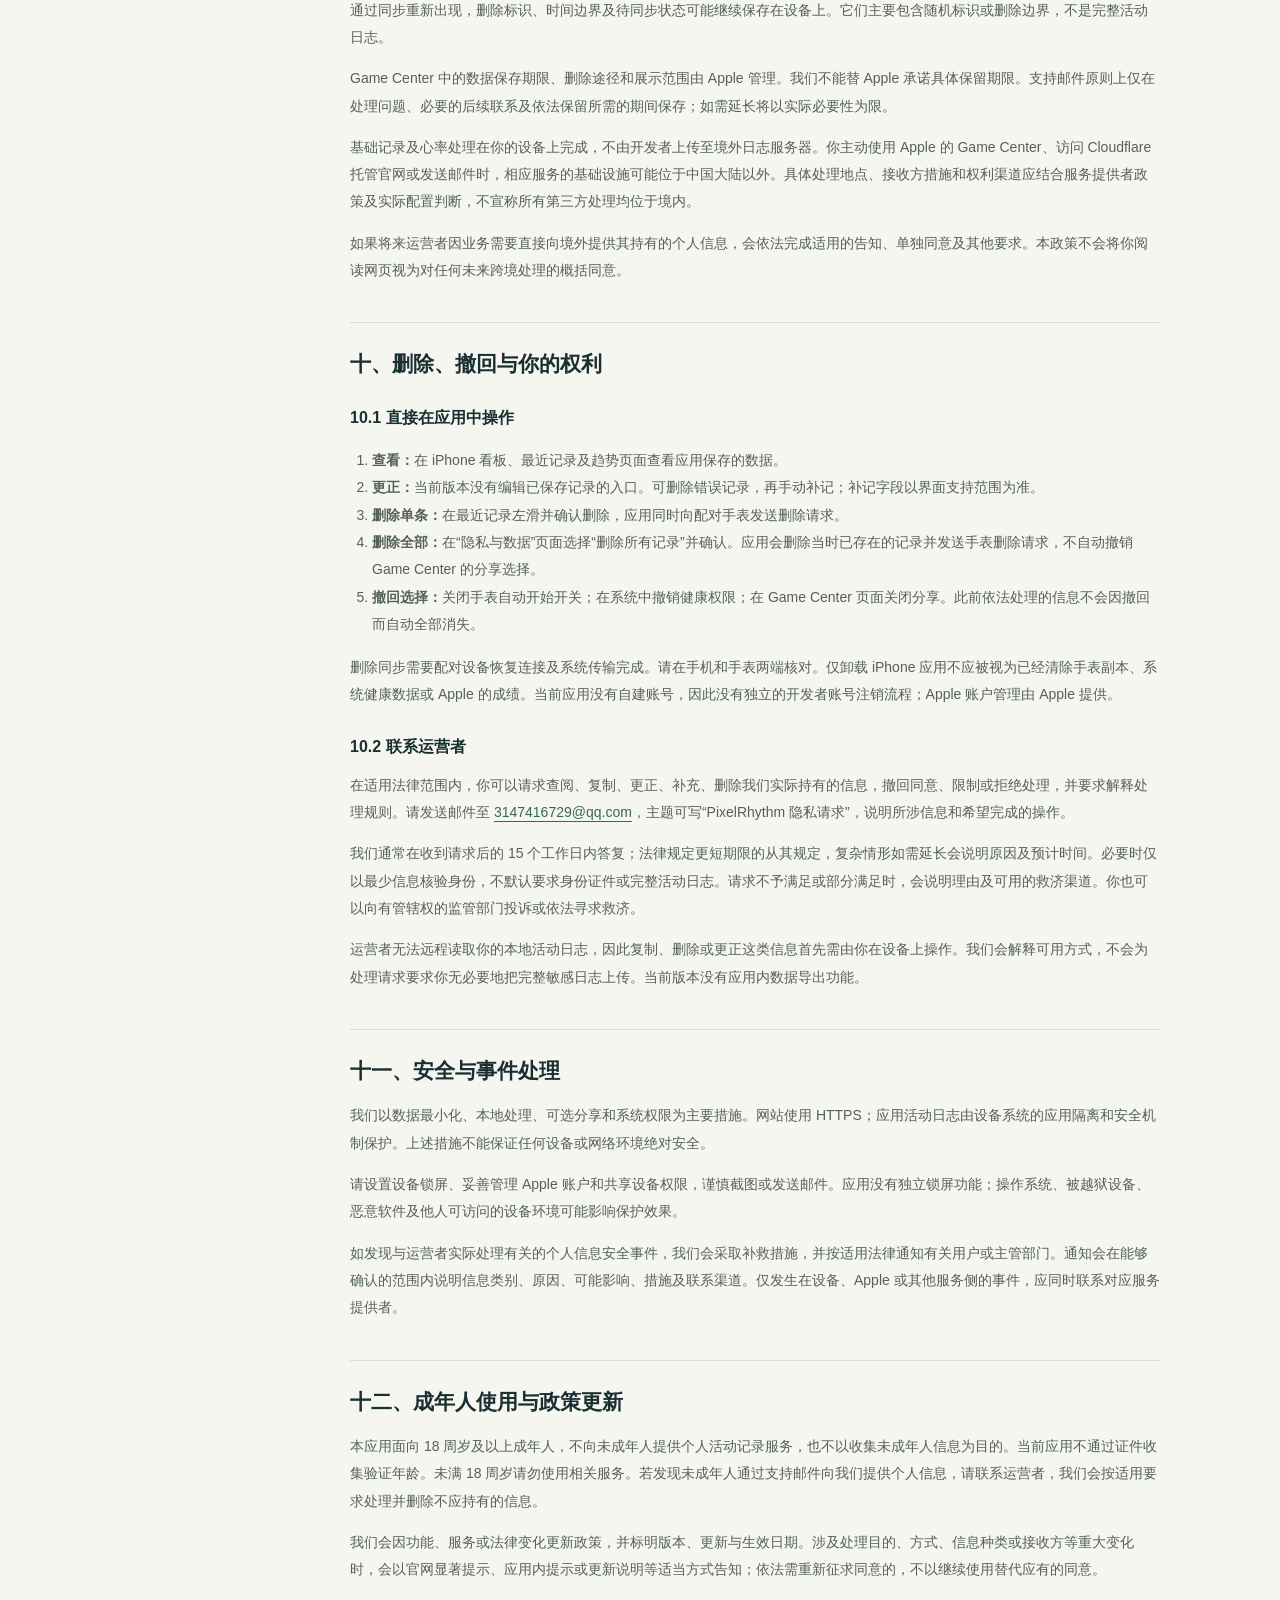
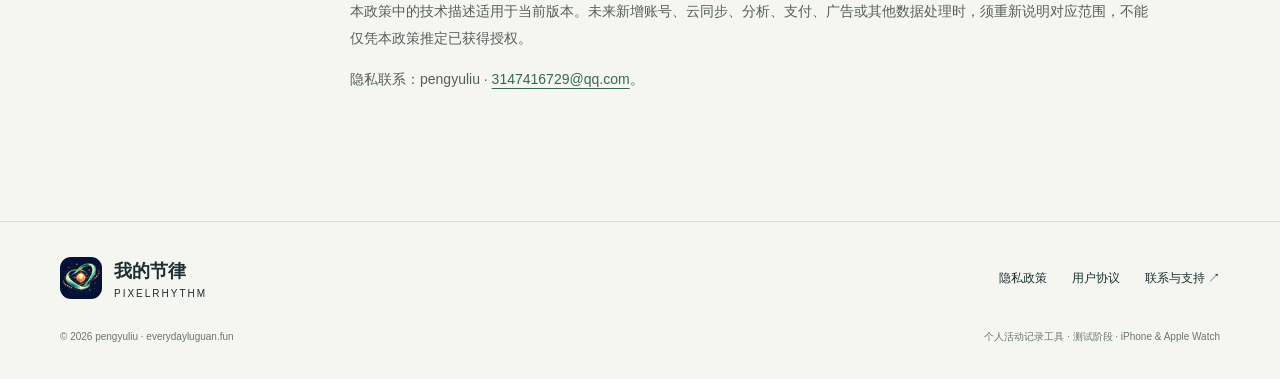
==== commit 346197de: "Refine website wording for personal activity records" ====
--- a/privacy.html
+++ b/privacy.html
@@ -1 +1 @@
-<!doctype html><html lang="zh-CN"><head><meta charset="utf-8"><meta name="viewport" content="width=device-width, initial-scale=1"><title>隐私政策 · 我的节律 PixelRhythm</title><meta name="description" content="本政策说明我的节律（PixelRhythm）及官方网站如何处理信息，涵盖设备本地记录、运动与心率权限、配对同步、Game Center、数据删除和你的权利。"><meta name="theme-color" content="#101e27"><link rel="canonical" href="https://everydayluguan.fun/privacy"><meta property="og:type" content="website"><meta property="og:title" content="隐私政策 · 我的节律"><meta property="og:description" content="本政策说明我的节律（PixelRhythm）及官方网站如何处理信息，涵盖设备本地记录、运动与心率权限、配对同步、Game Center、数据删除和你的权利。"><meta property="og:url" content="https://everydayluguan.fun/privacy"><link rel="icon" type="image/svg+xml" href="data:image/svg+xml,%3Csvg xmlns=%22http://www.w3.org/2000/svg%22 viewBox=%220 0 32 32%22%3E%3Crect width=%2232%22 height=%2232%22 rx=%227%22 fill=%22%23101e27%22/%3E%3Cpath d=%22M14 6h4v8h8v4h-8v8h-4v-8H6v-4h8z%22 fill=%22%23b7efcc%22/%3E%3C/svg%3E"><link rel="stylesheet" href="/styles.css"></head><body><a class="skip" href="#main">跳到主要内容</a><header class="header"><nav class="wrap nav" aria-label="主导航"><a class="brand" href="/"><img src="/app-icon.png" width="42" height="42" alt="我的节律图标"><span>我的节律<small>PIXELRHYTHM</small></span></a><div class="navlinks"><a class="desktop-link" href="/#features">功能</a><a href="/privacy">隐私政策</a><a href="/terms">用户协议</a><a class="contact" href="mailto:3147416729@qq.com">联系开发者 ↗</a></div></nav></header><main id="main"><div class="wrap"><div class="legal-hero"><div class="eyebrow">PIXELRHYTHM / PRIVACY</div><h1>隐私政策</h1><p>本政策说明我的节律（PixelRhythm）及官方网站如何处理信息，涵盖设备本地记录、运动与心率权限、配对同步、Game Center、数据删除和你的权利。</p><div class="legal-meta">更新日期：2026年10月8日 · 生效日期：2026年10月8日 · 版本 1.0</div><button class="print" type="button" id="print-document">打印 / 保存为 PDF ↗</button></div><div class="legal-layout"><aside class="toc" aria-label="文档目录"><strong>文档目录</strong><a href="#s1">一、运营者与适用范围</a><a href="#s2">二、敏感信息与自主选择</a><a href="#s3">三、信息类别、用途与保存位置</a><a href="#s4">四、设备权限与自动开始</a><a href="#s5">五、本地保存、同步与备份</a><a href="#s6">六、Game Center 与公开展示</a><a href="#s7">七、第三方服务与信息提供</a><a href="#s8">八、官网、Cookie 与支持邮件</a><a href="#s9">九、保存期限与跨境情况</a><a href="#s10">十、删除、撤回与你的权利</a><a href="#s11">十一、安全与事件处理</a><a href="#s12">十二、成年人使用与政策更新</a></aside><article class="legal-content"><div class="callout"><strong>先了解这几件事：</strong>基础记录无需注册，活动日志保存在设备本地；心率授权可选；自动开始和 Game Center 分享默认关闭。开启 Game Center 后，汇总成绩和昵称可能被其他人看到。删除本地记录不等于撤回 Apple 已收到的成绩。</div><section id="s1"><h2>一、运营者与适用范围</h2><p>我的节律（PixelRhythm，以下简称“本应用”）由 <strong>pengyuliu</strong> 开发与运营。隐私与客服联系邮箱：<a href="mailto:3147416729@qq.com">3147416729@qq.com</a>。官方网站为 <a href="https://everydayluguan.fun">everydayluguan.fun</a>，主要面向中国大陆的成年用户。</p><p>本政策适用于本应用的 iPhone 与 Apple Watch 版本，以及上述官方网站。当前应用处于测试阶段。本政策按照当前功能说明数据处理方式；不同版本、设备与系统可用功能可能不同，具体以安装版本及实际授权提示为准。</p><p>Apple 的 HealthKit、Watch Connectivity、Game Center、App Store、TestFlight，以及网站托管、邮件服务等由相应服务提供者按其规则运营。本政策说明我们接入这些服务的目的和数据范围，不替代它们自己的隐私说明。</p></section><section id="s2"><h2>二、敏感信息与自主选择</h2><p>本应用用于记录性生活等私人活动。活动日期、时间、次数、时长、腕部动作估算及心率，单独或结合起来可能反映你的私生活或医疗健康情况。我们按敏感性较高的信息对待这些数据，不将它们用于广告画像、商业营销、数据交易或信用评价。</p><p>记录用途是让你自行查看个人日志及趋势。你可以只使用手动补记，不授予心率读取权限；可以保持自动开始和 Game Center 分享关闭。拒绝可选功能不会影响其他能够独立运行的基础功能。</p><p>在开启涉及敏感信息的可选处理前，请阅读对应说明并自行选择。依法需要单独同意的事项应通过对应的独立操作取得同意；阅读本政策或浏览官网本身不代表你同意读取心率、开始会话或公开成绩。系统权限也不等于对全部用途的概括授权。</p><p><strong>可能产生的影响：</strong>设备被他人访问、截图转发、公开的排行榜成绩或邮件附件，都可能暴露或使人推测私人活动。即使 Game Center 只接收汇总数据，这些数据仍可能具有敏感性。请在了解范围后决定是否开启。</p></section><section id="s3"><h2>三、信息类别、用途与保存位置</h2><div class="table-scroll"><table><thead><tr><th>信息类别</th><th>具体内容与处理时机</th><th>用途与保存位置</th></tr></thead><tbody><tr><td>会话日志</td><td>随机记录标识、开始与结束时间、有效时长、腕部动作估算次数、记录来源；保存活动时产生</td><td>本地日志、统计与趋势；保存在 Apple Watch 或 iPhone 的应用目录，通过配对同步传送至 iPhone</td></tr><tr><td>心率信息（可选）</td><td>经系统授权，在已开始的测量会话中取得心率统计；日志保存平均及最高心率</td><td>个人回顾；保存在本地记录，不向开发者服务器或 Game Center 提交</td></tr><tr><td>实时运动信息</td><td>Core Motion 提供的加速度、重力方向、时间戳；记录期间或前台自动待检测时处理</td><td>设备上估算完整腕部动作及判断规律性；原始运动流不作为日志保存，不上传给开发者</td></tr><tr><td>手动补记</td><td>你主动填写的日期、时间、时长及界面支持的记录信息</td><td>补充个人日志及本地统计；保存在 iPhone</td></tr><tr><td>偏好与删除状态</td><td>自动开始开关、待同步删除请求、已删除记录标识、删除时间边界等</td><td>记住选择、同步删除并防止已删记录重新写入；保存在设备本地</td></tr><tr><td>Game Center 状态（可选）</td><td>Apple 玩家标识及显示昵称、同意时间、是否纳入历史、同意版本、已提交汇总与成就目录版本等</td><td>显示登录状态、绑定分享选择和减少重复提交；状态保存在本地，由 Apple 认证游戏账户</td></tr><tr><td>Game Center 提交（可选）</td><td>纳入分享范围的活动总次数、累计有效秒数、成就标识及完成百分比</td><td>Apple 排行榜与成就；提交给 Apple，而非开发者的自建服务器</td></tr><tr><td>支持邮件</td><td>你主动发送的邮箱、问题描述、版本、设备信息及附件</td><td>回答咨询、排查问题、处理隐私请求；由运营者及邮件服务保存</td></tr><tr><td>官网访问技术信息</td><td>访问官网时网络服务可能处理 IP、请求时间、网址路径、浏览器与系统信息、错误或安全事件</td><td>Cloudflare 提供内容分发、HTTPS 和安全防护；不接收你的应用活动日志</td></tr></tbody></table></div><p>本应用当前没有开发者自建账号、云端活动日志服务、广告分析 SDK、第三方行为分析 SDK 或内购功能。没有面向开发者的活动日志上传接口。上述说明不排除 Apple 系统、App Store 或 TestFlight 按其独立规则处理安装、诊断和测试反馈。</p></section><section id="s4"><h2>四、设备权限与自动开始</h2><h3>4.1 运动传感器</h3><p>Apple Watch 使用 Core Motion 在本机处理运动信号，将加速度投影至重力方向，并估算完整的向上、向下腕部动作。一组完整动作估算为一次节律。该结果不能确认具体行为或健康状况；不同佩戴方式、传感器状态和日常动作会影响结果。</p><h3>4.2 自动开始</h3><p>自动开始开关默认关闭，并在本地记住你的选择。开启后，待检测阶段仅在手表 App 前台监测持续规律动作。当前检测条件包含至少六次完整动作、至少四秒及节奏稳定性；满足条件后开始记录和计时。待检测阶段不保存活动日志、不读取心率。离开 App 时停止待检测；已经开始的会话与待检测状态不同，需要你主动暂停或结束。</p><p>走路、刷牙等规律动作可能误触发。本功能不能识别你正在进行的具体活动。暂停不会因动作被自动解除；结束后需要主动重新检测才能进入下一次自动待检测。</p><h3>4.3 HealthKit 心率权限</h3><p>会话开始后，本应用通过 Apple 的授权界面申请读取心率以及临时测量会话所需的锻炼权限。心率权限为可选；没有权限、传感器不可用或测量失败时，心率可能为空，计时和可用的动作记录仍可继续。</p><p>本应用使用临时 HKWorkoutSession 与 HKLiveWorkoutBuilder 取得心率统计。结束时丢弃该临时锻炼记录，而不将其保存为一条本应用创建的锻炼记录。应用日志只保留平均值和最高值，不保存逐个原始心率样本。Apple Watch 与系统仍可能独立记录健康样本；删除本应用日志不会删除系统健康数据库中的数据。</p><p>暂停期间不计时、不计动作，应用不更新已暂停会话的心率统计。你可以在“健康”App 或系统设置中的应用权限页面管理或撤销健康授权，具体路径随系统版本变化。撤销权限不自动删除已保存的本地记录。</p><p>当前版本不为上述功能申请通讯录、相机、麦克风或精确定位权限。相关权限与功能如以后发生变化，我们会更新说明并依法取得所需授权。</p></section><section id="s5"><h2>五、本地保存、同步与备份</h2><p>活动日志以 JSON 文件保存在应用本地目录。日志所在目录设置为排除系统备份，没有由开发者提供的 iCloud 或其他云端日志同步。偏好与部分状态另保存在系统本地偏好存储中，其生命周期可能受到系统机制影响。</p><p>Apple Watch 与配对 iPhone 使用 Apple Watch Connectivity 同步记录及删除请求。当设备可达时可发送实时消息，其他情况使用系统排队传输。因此，设备离线、未配对、应用未安装或系统限制可能造成延迟或失败。同步依赖 Apple 的配对与传输机制，开发者没有中转活动日志的服务器。</p><p>本地存储由系统的应用隔离与设备安全机制保护；本应用没有单独的密码锁，也没有实现额外的应用级端到端加密方案。不要将“本地保存”理解为在所有情况下都无人可访问。能够解锁你的设备或访问你分享的截图的人可能看到记录。</p><p>请妥善保护设备与 Apple 账户。卸载、设备丢失、恢复系统或存储故障可能导致日志丢失。当前版本没有应用内导出或从开发者云端恢复日志的功能，运营者无法从自建服务器替你找回活动记录。</p></section><section id="s6"><h2>六、Game Center 与公开展示</h2><p><strong>Game Center 分享默认关闭。</strong>只有你在应用内明确开启分享后，应用才按所选范围提交成绩与成就。Game Center 账户由 Apple 管理，开发者不接收你的 Apple 账户密码或支付信息。认证界面、玩家标识、昵称及账户状态按 Apple 的机制处理；关闭成绩分享不等于阻止 Apple 系统的账户认证或自身服务处理。</p><p>默认只包含同意后开始的活动。历史记录不会默认纳入，需另行选择。提交字段限于汇总活动次数、累计有效秒数及成就完成进度。日期仅在本地用于计算不同的活跃日期，不提交具体日期或时间，也不提交单条记录、心率或腕部动作次数。隐藏成就只在达标后提交。</p><p>排行榜成绩可能与 Game Center 昵称、头像或 Apple 平台公开资料关联，并被其他玩家或可访问排行榜的人看到。活动次数、时长和成就可能使他人推测你的私人活动。开启之前请确认昵称与账户可见性符合你的选择。</p><p>关闭分享会停止后续成绩提交。已经发出的网络请求可能完成，无法保证撤回。切换游戏账户时，应用会停止沿用原账户的分享同意，要求你重新选择。网络重试可能受同意状态和账户状态影响。</p><p><strong>删除本地记录、关闭分享或卸载应用，不保证删除 Apple 留存的成绩、成就或公开展示。</strong>历史成就可能继续存在；有需要时请通过 Apple 的 Game Center 设置、隐私渠道或支持服务询问平台侧管理方式。详情见 <a href="https://www.apple.com/legal/privacydata/en/game-center/" target="_blank" rel="noopener noreferrer">Apple Game Center 与隐私</a>。</p></section><section id="s7"><h2>七、第三方服务与信息提供</h2><p>当前功能涉及的主要系统能力和服务如下。它们与广告或第三方行为分析 SDK 不同，仍有各自的数据规则。</p><ul><li><strong>Apple Core Motion：</strong>在设备上提供运动传感器信息，用于腕部动作估算和前台自动待检测。</li><li><strong>Apple HealthKit：</strong>经你授权提供测量会话心率统计；Apple 自身的健康数据处理见其隐私说明。</li><li><strong>Apple Watch Connectivity：</strong>在配对设备之间传输日志及删除请求。</li><li><strong>Apple GameKit / Game Center：</strong>认证 Apple 玩家、提交可选汇总成绩与成就，以及展示排行榜。</li><li><strong>Apple App Store / TestFlight：</strong>分发应用，按平台规则处理安装、测试反馈和可能的诊断信息。</li><li><strong>Cloudflare：</strong>托管官方网站、分发静态页面并提供网络安全与 HTTPS 服务。官网不会读取应用内日志。</li><li><strong>邮件服务：</strong>你发来的咨询由联系邮箱的服务商处理，用于收发和保存支持邮件。</li></ul><p>我们不会出售个人信息，不会将本应用的健康数据提供给广告商或数据经纪商。除你选择的同步、Game Center、主动支持沟通及依法必要的情形外，不主动向其他第三方提供活动日志。</p><p>如运营主体、处理目的或接收方发生改变，需要转移我们实际持有的信息时，我们会依法告知接收方及相关信息，并要求其承担相应保护义务；需要重新同意的会重新征求同意。对于合法有效的执法或司法请求，仅提供我们实际持有且依法必须提供的信息，无法访问的本地日志不会被假称为可提供。</p><p>第三方参考：<a href="https://www.apple.com/legal/privacy" target="_blank" rel="noopener noreferrer">Apple 隐私政策</a>；<a href="https://www.cloudflare.com/privacypolicy/" target="_blank" rel="noopener noreferrer">Cloudflare 隐私政策</a>。</p></section><section id="s8"><h2>八、官网、Cookie 与支持邮件</h2><p>官网是应用介绍与法律文档网站，不提供登录、活动记录上传或云端日志查询。我们没有在页面中设置广告追踪器、统计像素或第三方字体请求，也不使用页面 Cookie、localStorage 或类似存储为访客建立行为画像。托管平台因安全防护、反滥用或网络服务而处理的技术信息或必要 Cookie，按其实际配置与政策处理。</p><p>点击联系邮箱会调用你的邮件客户端。只有你主动发送邮件才会向运营者发送问题描述及附件。请只提供排查所需的信息，尽量隐去活动时间、心率、他人身份及其他不必要的敏感内容；可以只发送错误提示、版本与系统信息。</p><p>运营者会将支持邮件用于回答你的问题与处理请求，不用于营销。为完成请求只收集必要信息；对涉及敏感内容的邮件限制访问，并在不再必要或依你合法请求时删除。邮件服务可能因其备份与合规规则继续保留副本。</p></section><section id="s9"><h2>九、保存期限与跨境情况</h2><p>本地日志通常持续保存至你主动删除、卸载应用或系统清理应用数据，没有由开发者服务器设定的固定保留天数。为避免已删记录通过同步重新出现，删除标识、时间边界及待同步状态可能继续保存在设备上。它们主要包含随机标识或删除边界，不是完整活动日志。</p><p>Game Center 中的数据保存期限、删除途径和展示范围由 Apple 管理。我们不能替 Apple 承诺具体保留期限。支持邮件原则上仅在处理问题、必要的后续联系及依法保留所需的期间保存；如需延长将以实际必要性为限。</p><p>基础记录及心率处理在你的设备上完成，不由开发者上传至境外日志服务器。你主动使用 Apple 的 Game Center、访问 Cloudflare 托管官网或发送邮件时，相应服务的基础设施可能位于中国大陆以外。具体处理地点、接收方措施和权利渠道应结合服务提供者政策及实际配置判断，不宣称所有第三方处理均位于境内。</p><p>如果将来运营者因业务需要直接向境外提供其持有的个人信息，会依法完成适用的告知、单独同意及其他要求。本政策不会将你阅读网页视为对任何未来跨境处理的概括同意。</p></section><section id="s10"><h2>十、删除、撤回与你的权利</h2><h3>10.1 直接在应用中操作</h3><ol><li><strong>查看：</strong>在 iPhone 看板、最近记录及趋势页面查看应用保存的数据。</li><li><strong>更正：</strong>当前版本没有编辑已保存记录的入口。可删除错误记录，再手动补记；补记字段以界面支持范围为准。</li><li><strong>删除单条：</strong>在最近记录左滑并确认删除，应用同时向配对手表发送删除请求。</li><li><strong>删除全部：</strong>在“隐私与数据”页面选择“删除所有记录”并确认。应用会删除当时已存在的记录并发送手表删除请求，不自动撤销 Game Center 的分享选择。</li><li><strong>撤回选择：</strong>关闭手表自动开始开关；在系统中撤销健康权限；在 Game Center 页面关闭分享。此前依法处理的信息不会因撤回而自动全部消失。</li></ol><p>删除同步需要配对设备恢复连接及系统传输完成。请在手机和手表两端核对。仅卸载 iPhone 应用不应被视为已经清除手表副本、系统健康数据或 Apple 的成绩。当前应用没有自建账号，因此没有独立的开发者账号注销流程；Apple 账户管理由 Apple 提供。</p><h3>10.2 联系运营者</h3><p>在适用法律范围内，你可以请求查阅、复制、更正、补充、删除我们实际持有的信息，撤回同意、限制或拒绝处理，并要求解释处理规则。请发送邮件至 <a href="mailto:3147416729@qq.com">3147416729@qq.com</a>，主题可写“PixelRhythm 隐私请求”，说明所涉信息和希望完成的操作。</p><p>我们通常在收到请求后的 15 个工作日内答复；法律规定更短期限的从其规定，复杂情形如需延长会说明原因及预计时间。必要时仅以最少信息核验身份，不默认要求身份证件或完整活动日志。请求不予满足或部分满足时，会说明理由及可用的救济渠道。你也可以向有管辖权的监管部门投诉或依法寻求救济。</p><p>运营者无法远程读取你的本地活动日志，因此复制、删除或更正这类信息首先需由你在设备上操作。我们会解释可用方式，不会为处理请求要求你无必要地把完整敏感日志上传。当前版本没有应用内数据导出功能。</p></section><section id="s11"><h2>十一、安全与事件处理</h2><p>我们以数据最小化、本地处理、可选分享和系统权限为主要措施。网站使用 HTTPS；应用活动日志由设备系统的应用隔离和安全机制保护。上述措施不能保证任何设备或网络环境绝对安全。</p><p>请设置设备锁屏、妥善管理 Apple 账户和共享设备权限，谨慎截图或发送邮件。应用没有独立锁屏功能；操作系统、被越狱设备、恶意软件及他人可访问的设备环境可能影响保护效果。</p><p>如发现与运营者实际处理有关的个人信息安全事件，我们会采取补救措施，并按适用法律通知有关用户或主管部门。通知会在能够确认的范围内说明信息类别、原因、可能影响、措施及联系渠道。仅发生在设备、Apple 或其他服务侧的事件，应同时联系对应服务提供者。</p></section><section id="s12"><h2>十二、成年人使用与政策更新</h2><p>本应用面向 18 周岁及以上成年人，不向未成年人提供性生活记录服务，也不以收集未成年人信息为目的。当前应用不通过证件收集验证年龄。未满 18 周岁请勿使用相关服务。若发现未成年人通过支持邮件向我们提供个人信息，请联系运营者，我们会按适用要求处理并删除不应持有的信息。</p><p>我们会因功能、服务或法律变化更新政策，并标明版本、更新与生效日期。涉及处理目的、方式、信息种类或接收方等重大变化时，会以官网显著提示、应用内提示或更新说明等适当方式告知；依法需重新征求同意的，不以继续使用替代应有的同意。</p><p>本政策中的技术描述适用于当前版本。未来新增账号、云同步、分析、支付、广告或其他数据处理时，须重新说明对应范围，不能仅凭本政策推定已获得授权。</p><p>隐私联系：pengyuliu · <a href="mailto:3147416729@qq.com">3147416729@qq.com</a>。</p></section></article></div></div></main><footer class="footer"><div class="wrap"><div class="footer-top"><a class="brand" href="/"><img src="/app-icon.png" alt="" width="42" height="42"><span>我的节律<small>PIXELRHYTHM</small></span></a><div class="footer-links"><a href="/privacy">隐私政策</a><a href="/terms">用户协议</a><a href="mailto:3147416729@qq.com">联系与支持 ↗</a></div></div><div class="footer-bottom"><span>© 2026 pengyuliu · everydayluguan.fun</span><span>私人活动记录工具 · 测试阶段 · iPhone & Apple Watch</span></div></div></footer><script src="/legal.js" defer></script></body></html>+<!doctype html><html lang="zh-CN"><head><meta charset="utf-8"><meta name="viewport" content="width=device-width, initial-scale=1"><title>隐私政策 · 我的节律 PixelRhythm</title><meta name="description" content="本政策说明我的节律（PixelRhythm）及官方网站如何处理信息，涵盖设备本地记录、运动与心率权限、配对同步、Game Center、数据删除和你的权利。"><meta name="theme-color" content="#101e27"><link rel="canonical" href="https://everydayluguan.fun/privacy"><meta property="og:type" content="website"><meta property="og:title" content="隐私政策 · 我的节律"><meta property="og:description" content="本政策说明我的节律（PixelRhythm）及官方网站如何处理信息，涵盖设备本地记录、运动与心率权限、配对同步、Game Center、数据删除和你的权利。"><meta property="og:url" content="https://everydayluguan.fun/privacy"><link rel="icon" type="image/svg+xml" href="data:image/svg+xml,%3Csvg xmlns=%22http://www.w3.org/2000/svg%22 viewBox=%220 0 32 32%22%3E%3Crect width=%2232%22 height=%2232%22 rx=%227%22 fill=%22%23101e27%22/%3E%3Cpath d=%22M14 6h4v8h8v4h-8v8h-4v-8H6v-4h8z%22 fill=%22%23b7efcc%22/%3E%3C/svg%3E"><link rel="stylesheet" href="/styles.css"></head><body><a class="skip" href="#main">跳到主要内容</a><header class="header"><nav class="wrap nav" aria-label="主导航"><a class="brand" href="/"><img src="/app-icon.png" width="42" height="42" alt="我的节律图标"><span>我的节律<small>PIXELRHYTHM</small></span></a><div class="navlinks"><a class="desktop-link" href="/#features">功能</a><a href="/privacy">隐私政策</a><a href="/terms">用户协议</a><a class="contact" href="mailto:3147416729@qq.com">联系开发者 ↗</a></div></nav></header><main id="main"><div class="wrap"><div class="legal-hero"><div class="eyebrow">PIXELRHYTHM / PRIVACY</div><h1>隐私政策</h1><p>本政策说明我的节律（PixelRhythm）及官方网站如何处理信息，涵盖设备本地记录、运动与心率权限、配对同步、Game Center、数据删除和你的权利。</p><div class="legal-meta">更新日期：2026年10月9日 · 生效日期：2026年10月9日 · 版本 1.1</div><button class="print" type="button" id="print-document">打印 / 保存为 PDF ↗</button></div><div class="legal-layout"><aside class="toc" aria-label="文档目录"><strong>文档目录</strong><a href="#s1">一、运营者与适用范围</a><a href="#s2">二、敏感信息与自主选择</a><a href="#s3">三、信息类别、用途与保存位置</a><a href="#s4">四、设备权限与自动开始</a><a href="#s5">五、本地保存、同步与备份</a><a href="#s6">六、Game Center 与公开展示</a><a href="#s7">七、第三方服务与信息提供</a><a href="#s8">八、官网、Cookie 与支持邮件</a><a href="#s9">九、保存期限与跨境情况</a><a href="#s10">十、删除、撤回与你的权利</a><a href="#s11">十一、安全与事件处理</a><a href="#s12">十二、成年人使用与政策更新</a></aside><article class="legal-content"><div class="callout"><strong>先了解这几件事：</strong>基础记录无需注册，活动日志保存在设备本地；心率授权可选；自动开始和 Game Center 分享默认关闭。开启 Game Center 后，汇总成绩和昵称可能被其他人看到。删除本地记录不等于撤回 Apple 已收到的成绩。</div><section id="s1"><h2>一、运营者与适用范围</h2><p>我的节律（PixelRhythm，以下简称“本应用”）由 <strong>pengyuliu</strong> 开发与运营。隐私与客服联系邮箱：<a href="mailto:3147416729@qq.com">3147416729@qq.com</a>。官方网站为 <a href="https://everydayluguan.fun">everydayluguan.fun</a>，主要面向中国大陆的成年用户。</p><p>本政策适用于本应用的 iPhone 与 Apple Watch 版本，以及上述官方网站。当前应用处于测试阶段。本政策按照当前功能说明数据处理方式；不同版本、设备与系统可用功能可能不同，具体以安装版本及实际授权提示为准。</p><p>Apple 的 HealthKit、Watch Connectivity、Game Center、App Store、TestFlight，以及网站托管、邮件服务等由相应服务提供者按其规则运营。本政策说明我们接入这些服务的目的和数据范围，不替代它们自己的隐私说明。</p></section><section id="s2"><h2>二、敏感信息与自主选择</h2><p>本应用用于记录个人日常活动。活动日期、时间、次数、时长、腕部动作估算及心率，单独或结合起来可能反映你的个人生活或医疗健康情况。我们按敏感性较高的信息对待这些数据，不将它们用于广告画像、商业营销、数据交易或信用评价。</p><p>记录用途是让你自行查看个人日志及趋势。你可以只使用手动补记，不授予心率读取权限；可以保持自动开始和 Game Center 分享关闭。拒绝可选功能不会影响其他能够独立运行的基础功能。</p><p>在开启涉及敏感信息的可选处理前，请阅读对应说明并自行选择。依法需要单独同意的事项应通过对应的独立操作取得同意；阅读本政策或浏览官网本身不代表你同意读取心率、开始会话或公开成绩。系统权限也不等于对全部用途的概括授权。</p><p><strong>可能产生的影响：</strong>设备被他人访问、截图转发、公开的排行榜成绩或邮件附件，都可能暴露或使人推测个人活动。即使 Game Center 只接收汇总数据，这些数据仍可能具有敏感性。请在了解范围后决定是否开启。</p></section><section id="s3"><h2>三、信息类别、用途与保存位置</h2><div class="table-scroll"><table><thead><tr><th>信息类别</th><th>具体内容与处理时机</th><th>用途与保存位置</th></tr></thead><tbody><tr><td>会话日志</td><td>随机记录标识、开始与结束时间、有效时长、腕部动作估算次数、记录来源；保存活动时产生</td><td>本地日志、统计与趋势；保存在 Apple Watch 或 iPhone 的应用目录，通过配对同步传送至 iPhone</td></tr><tr><td>心率信息（可选）</td><td>经系统授权，在已开始的测量会话中取得心率统计；日志保存平均及最高心率</td><td>个人回顾；保存在本地记录，不向开发者服务器或 Game Center 提交</td></tr><tr><td>实时运动信息</td><td>Core Motion 提供的加速度、重力方向、时间戳；记录期间或前台自动待检测时处理</td><td>设备上估算完整腕部动作及判断规律性；原始运动流不作为日志保存，不上传给开发者</td></tr><tr><td>手动补记</td><td>你主动填写的日期、时间、时长及界面支持的记录信息</td><td>补充个人日志及本地统计；保存在 iPhone</td></tr><tr><td>偏好与删除状态</td><td>自动开始开关、待同步删除请求、已删除记录标识、删除时间边界等</td><td>记住选择、同步删除并防止已删记录重新写入；保存在设备本地</td></tr><tr><td>Game Center 状态（可选）</td><td>Apple 玩家标识及显示昵称、同意时间、是否纳入历史、同意版本、已提交汇总与成就目录版本等</td><td>显示登录状态、绑定分享选择和减少重复提交；状态保存在本地，由 Apple 认证游戏账户</td></tr><tr><td>Game Center 提交（可选）</td><td>纳入分享范围的活动总次数、累计有效秒数、成就标识及完成百分比</td><td>Apple 排行榜与成就；提交给 Apple，而非开发者的自建服务器</td></tr><tr><td>支持邮件</td><td>你主动发送的邮箱、问题描述、版本、设备信息及附件</td><td>回答咨询、排查问题、处理隐私请求；由运营者及邮件服务保存</td></tr><tr><td>官网访问技术信息</td><td>访问官网时网络服务可能处理 IP、请求时间、网址路径、浏览器与系统信息、错误或安全事件</td><td>Cloudflare 提供内容分发、HTTPS 和安全防护；不接收你的应用活动日志</td></tr></tbody></table></div><p>本应用当前没有开发者自建账号、云端活动日志服务、广告分析 SDK、第三方行为分析 SDK 或内购功能。没有面向开发者的活动日志上传接口。上述说明不排除 Apple 系统、App Store 或 TestFlight 按其独立规则处理安装、诊断和测试反馈。</p></section><section id="s4"><h2>四、设备权限与自动开始</h2><h3>4.1 运动传感器</h3><p>Apple Watch 使用 Core Motion 在本机处理运动信号，将加速度投影至重力方向，并估算完整的向上、向下腕部动作。一组完整动作估算为一次节律。该结果不能确认具体行为或健康状况；不同佩戴方式、传感器状态和日常动作会影响结果。</p><h3>4.2 自动开始</h3><p>自动开始开关默认关闭，并在本地记住你的选择。开启后，待检测阶段仅在手表 App 前台监测持续规律动作。当前检测条件包含至少六次完整动作、至少四秒及节奏稳定性；满足条件后开始记录和计时。待检测阶段不保存活动日志、不读取心率。离开 App 时停止待检测；已经开始的会话与待检测状态不同，需要你主动暂停或结束。</p><p>走路、刷牙等规律动作可能误触发。本功能不能识别你正在进行的具体活动。暂停不会因动作被自动解除；结束后需要主动重新检测才能进入下一次自动待检测。</p><h3>4.3 HealthKit 心率权限</h3><p>会话开始后，本应用通过 Apple 的授权界面申请读取心率以及临时测量会话所需的锻炼权限。心率权限为可选；没有权限、传感器不可用或测量失败时，心率可能为空，计时和可用的动作记录仍可继续。</p><p>本应用使用临时 HKWorkoutSession 与 HKLiveWorkoutBuilder 取得心率统计。结束时丢弃该临时锻炼记录，而不将其保存为一条本应用创建的锻炼记录。应用日志只保留平均值和最高值，不保存逐个原始心率样本。Apple Watch 与系统仍可能独立记录健康样本；删除本应用日志不会删除系统健康数据库中的数据。</p><p>暂停期间不计时、不计动作，应用不更新已暂停会话的心率统计。你可以在“健康”App 或系统设置中的应用权限页面管理或撤销健康授权，具体路径随系统版本变化。撤销权限不自动删除已保存的本地记录。</p><p>当前版本不为上述功能申请通讯录、相机、麦克风或精确定位权限。相关权限与功能如以后发生变化，我们会更新说明并依法取得所需授权。</p></section><section id="s5"><h2>五、本地保存、同步与备份</h2><p>活动日志以 JSON 文件保存在应用本地目录。日志所在目录设置为排除系统备份，没有由开发者提供的 iCloud 或其他云端日志同步。偏好与部分状态另保存在系统本地偏好存储中，其生命周期可能受到系统机制影响。</p><p>Apple Watch 与配对 iPhone 使用 Apple Watch Connectivity 同步记录及删除请求。当设备可达时可发送实时消息，其他情况使用系统排队传输。因此，设备离线、未配对、应用未安装或系统限制可能造成延迟或失败。同步依赖 Apple 的配对与传输机制，开发者没有中转活动日志的服务器。</p><p>本地存储由系统的应用隔离与设备安全机制保护；本应用没有单独的密码锁，也没有实现额外的应用级端到端加密方案。不要将“本地保存”理解为在所有情况下都无人可访问。能够解锁你的设备或访问你分享的截图的人可能看到记录。</p><p>请妥善保护设备与 Apple 账户。卸载、设备丢失、恢复系统或存储故障可能导致日志丢失。当前版本没有应用内导出或从开发者云端恢复日志的功能，运营者无法从自建服务器替你找回活动记录。</p></section><section id="s6"><h2>六、Game Center 与公开展示</h2><p><strong>Game Center 分享默认关闭。</strong>只有你在应用内明确开启分享后，应用才按所选范围提交成绩与成就。Game Center 账户由 Apple 管理，开发者不接收你的 Apple 账户密码或支付信息。认证界面、玩家标识、昵称及账户状态按 Apple 的机制处理；关闭成绩分享不等于阻止 Apple 系统的账户认证或自身服务处理。</p><p>默认只包含同意后开始的活动。历史记录不会默认纳入，需另行选择。提交字段限于汇总活动次数、累计有效秒数及成就完成进度。日期仅在本地用于计算不同的活跃日期，不提交具体日期或时间，也不提交单条记录、心率或腕部动作次数。隐藏成就只在达标后提交。</p><p>排行榜成绩可能与 Game Center 昵称、头像或 Apple 平台公开资料关联，并被其他玩家或可访问排行榜的人看到。活动次数、时长和成就可能使他人推测你的个人活动。开启之前请确认昵称与账户可见性符合你的选择。</p><p>关闭分享会停止后续成绩提交。已经发出的网络请求可能完成，无法保证撤回。切换游戏账户时，应用会停止沿用原账户的分享同意，要求你重新选择。网络重试可能受同意状态和账户状态影响。</p><p><strong>删除本地记录、关闭分享或卸载应用，不保证删除 Apple 留存的成绩、成就或公开展示。</strong>历史成就可能继续存在；有需要时请通过 Apple 的 Game Center 设置、隐私渠道或支持服务询问平台侧管理方式。详情见 <a href="https://www.apple.com/legal/privacydata/en/game-center/" target="_blank" rel="noopener noreferrer">Apple Game Center 与隐私</a>。</p></section><section id="s7"><h2>七、第三方服务与信息提供</h2><p>当前功能涉及的主要系统能力和服务如下。它们与广告或第三方行为分析 SDK 不同，仍有各自的数据规则。</p><ul><li><strong>Apple Core Motion：</strong>在设备上提供运动传感器信息，用于腕部动作估算和前台自动待检测。</li><li><strong>Apple HealthKit：</strong>经你授权提供测量会话心率统计；Apple 自身的健康数据处理见其隐私说明。</li><li><strong>Apple Watch Connectivity：</strong>在配对设备之间传输日志及删除请求。</li><li><strong>Apple GameKit / Game Center：</strong>认证 Apple 玩家、提交可选汇总成绩与成就，以及展示排行榜。</li><li><strong>Apple App Store / TestFlight：</strong>分发应用，按平台规则处理安装、测试反馈和可能的诊断信息。</li><li><strong>Cloudflare：</strong>托管官方网站、分发静态页面并提供网络安全与 HTTPS 服务。官网不会读取应用内日志。</li><li><strong>邮件服务：</strong>你发来的咨询由联系邮箱的服务商处理，用于收发和保存支持邮件。</li></ul><p>我们不会出售个人信息，不会将本应用的健康数据提供给广告商或数据经纪商。除你选择的同步、Game Center、主动支持沟通及依法必要的情形外，不主动向其他第三方提供活动日志。</p><p>如运营主体、处理目的或接收方发生改变，需要转移我们实际持有的信息时，我们会依法告知接收方及相关信息，并要求其承担相应保护义务；需要重新同意的会重新征求同意。对于合法有效的执法或司法请求，仅提供我们实际持有且依法必须提供的信息，无法访问的本地日志不会被假称为可提供。</p><p>第三方参考：<a href="https://www.apple.com/legal/privacy" target="_blank" rel="noopener noreferrer">Apple 隐私政策</a>；<a href="https://www.cloudflare.com/privacypolicy/" target="_blank" rel="noopener noreferrer">Cloudflare 隐私政策</a>。</p></section><section id="s8"><h2>八、官网、Cookie 与支持邮件</h2><p>官网是应用介绍与法律文档网站，不提供登录、活动记录上传或云端日志查询。我们没有在页面中设置广告追踪器、统计像素或第三方字体请求，也不使用页面 Cookie、localStorage 或类似存储为访客建立行为画像。托管平台因安全防护、反滥用或网络服务而处理的技术信息或必要 Cookie，按其实际配置与政策处理。</p><p>点击联系邮箱会调用你的邮件客户端。只有你主动发送邮件才会向运营者发送问题描述及附件。请只提供排查所需的信息，尽量隐去活动时间、心率、他人身份及其他不必要的敏感内容；可以只发送错误提示、版本与系统信息。</p><p>运营者会将支持邮件用于回答你的问题与处理请求，不用于营销。为完成请求只收集必要信息；对涉及敏感内容的邮件限制访问，并在不再必要或依你合法请求时删除。邮件服务可能因其备份与合规规则继续保留副本。</p></section><section id="s9"><h2>九、保存期限与跨境情况</h2><p>本地日志通常持续保存至你主动删除、卸载应用或系统清理应用数据，没有由开发者服务器设定的固定保留天数。为避免已删记录通过同步重新出现，删除标识、时间边界及待同步状态可能继续保存在设备上。它们主要包含随机标识或删除边界，不是完整活动日志。</p><p>Game Center 中的数据保存期限、删除途径和展示范围由 Apple 管理。我们不能替 Apple 承诺具体保留期限。支持邮件原则上仅在处理问题、必要的后续联系及依法保留所需的期间保存；如需延长将以实际必要性为限。</p><p>基础记录及心率处理在你的设备上完成，不由开发者上传至境外日志服务器。你主动使用 Apple 的 Game Center、访问 Cloudflare 托管官网或发送邮件时，相应服务的基础设施可能位于中国大陆以外。具体处理地点、接收方措施和权利渠道应结合服务提供者政策及实际配置判断，不宣称所有第三方处理均位于境内。</p><p>如果将来运营者因业务需要直接向境外提供其持有的个人信息，会依法完成适用的告知、单独同意及其他要求。本政策不会将你阅读网页视为对任何未来跨境处理的概括同意。</p></section><section id="s10"><h2>十、删除、撤回与你的权利</h2><h3>10.1 直接在应用中操作</h3><ol><li><strong>查看：</strong>在 iPhone 看板、最近记录及趋势页面查看应用保存的数据。</li><li><strong>更正：</strong>当前版本没有编辑已保存记录的入口。可删除错误记录，再手动补记；补记字段以界面支持范围为准。</li><li><strong>删除单条：</strong>在最近记录左滑并确认删除，应用同时向配对手表发送删除请求。</li><li><strong>删除全部：</strong>在“隐私与数据”页面选择“删除所有记录”并确认。应用会删除当时已存在的记录并发送手表删除请求，不自动撤销 Game Center 的分享选择。</li><li><strong>撤回选择：</strong>关闭手表自动开始开关；在系统中撤销健康权限；在 Game Center 页面关闭分享。此前依法处理的信息不会因撤回而自动全部消失。</li></ol><p>删除同步需要配对设备恢复连接及系统传输完成。请在手机和手表两端核对。仅卸载 iPhone 应用不应被视为已经清除手表副本、系统健康数据或 Apple 的成绩。当前应用没有自建账号，因此没有独立的开发者账号注销流程；Apple 账户管理由 Apple 提供。</p><h3>10.2 联系运营者</h3><p>在适用法律范围内，你可以请求查阅、复制、更正、补充、删除我们实际持有的信息，撤回同意、限制或拒绝处理，并要求解释处理规则。请发送邮件至 <a href="mailto:3147416729@qq.com">3147416729@qq.com</a>，主题可写“PixelRhythm 隐私请求”，说明所涉信息和希望完成的操作。</p><p>我们通常在收到请求后的 15 个工作日内答复；法律规定更短期限的从其规定，复杂情形如需延长会说明原因及预计时间。必要时仅以最少信息核验身份，不默认要求身份证件或完整活动日志。请求不予满足或部分满足时，会说明理由及可用的救济渠道。你也可以向有管辖权的监管部门投诉或依法寻求救济。</p><p>运营者无法远程读取你的本地活动日志，因此复制、删除或更正这类信息首先需由你在设备上操作。我们会解释可用方式，不会为处理请求要求你无必要地把完整敏感日志上传。当前版本没有应用内数据导出功能。</p></section><section id="s11"><h2>十一、安全与事件处理</h2><p>我们以数据最小化、本地处理、可选分享和系统权限为主要措施。网站使用 HTTPS；应用活动日志由设备系统的应用隔离和安全机制保护。上述措施不能保证任何设备或网络环境绝对安全。</p><p>请设置设备锁屏、妥善管理 Apple 账户和共享设备权限，谨慎截图或发送邮件。应用没有独立锁屏功能；操作系统、被越狱设备、恶意软件及他人可访问的设备环境可能影响保护效果。</p><p>如发现与运营者实际处理有关的个人信息安全事件，我们会采取补救措施，并按适用法律通知有关用户或主管部门。通知会在能够确认的范围内说明信息类别、原因、可能影响、措施及联系渠道。仅发生在设备、Apple 或其他服务侧的事件，应同时联系对应服务提供者。</p></section><section id="s12"><h2>十二、成年人使用与政策更新</h2><p>本应用面向 18 周岁及以上成年人，不向未成年人提供个人活动记录服务，也不以收集未成年人信息为目的。当前应用不通过证件收集验证年龄。未满 18 周岁请勿使用相关服务。若发现未成年人通过支持邮件向我们提供个人信息，请联系运营者，我们会按适用要求处理并删除不应持有的信息。</p><p>我们会因功能、服务或法律变化更新政策，并标明版本、更新与生效日期。涉及处理目的、方式、信息种类或接收方等重大变化时，会以官网显著提示、应用内提示或更新说明等适当方式告知；依法需重新征求同意的，不以继续使用替代应有的同意。</p><p>本政策中的技术描述适用于当前版本。未来新增账号、云同步、分析、支付、广告或其他数据处理时，须重新说明对应范围，不能仅凭本政策推定已获得授权。</p><p>隐私联系：pengyuliu · <a href="mailto:3147416729@qq.com">3147416729@qq.com</a>。</p></section></article></div></div></main><footer class="footer"><div class="wrap"><div class="footer-top"><a class="brand" href="/"><img src="/app-icon.png" alt="" width="42" height="42"><span>我的节律<small>PIXELRHYTHM</small></span></a><div class="footer-links"><a href="/privacy">隐私政策</a><a href="/terms">用户协议</a><a href="mailto:3147416729@qq.com">联系与支持 ↗</a></div></div><div class="footer-bottom"><span>© 2026 pengyuliu · everydayluguan.fun</span><span>个人活动记录工具 · 测试阶段 · iPhone & Apple Watch</span></div></div></footer><script src="/legal.js" defer></script></body></html>
